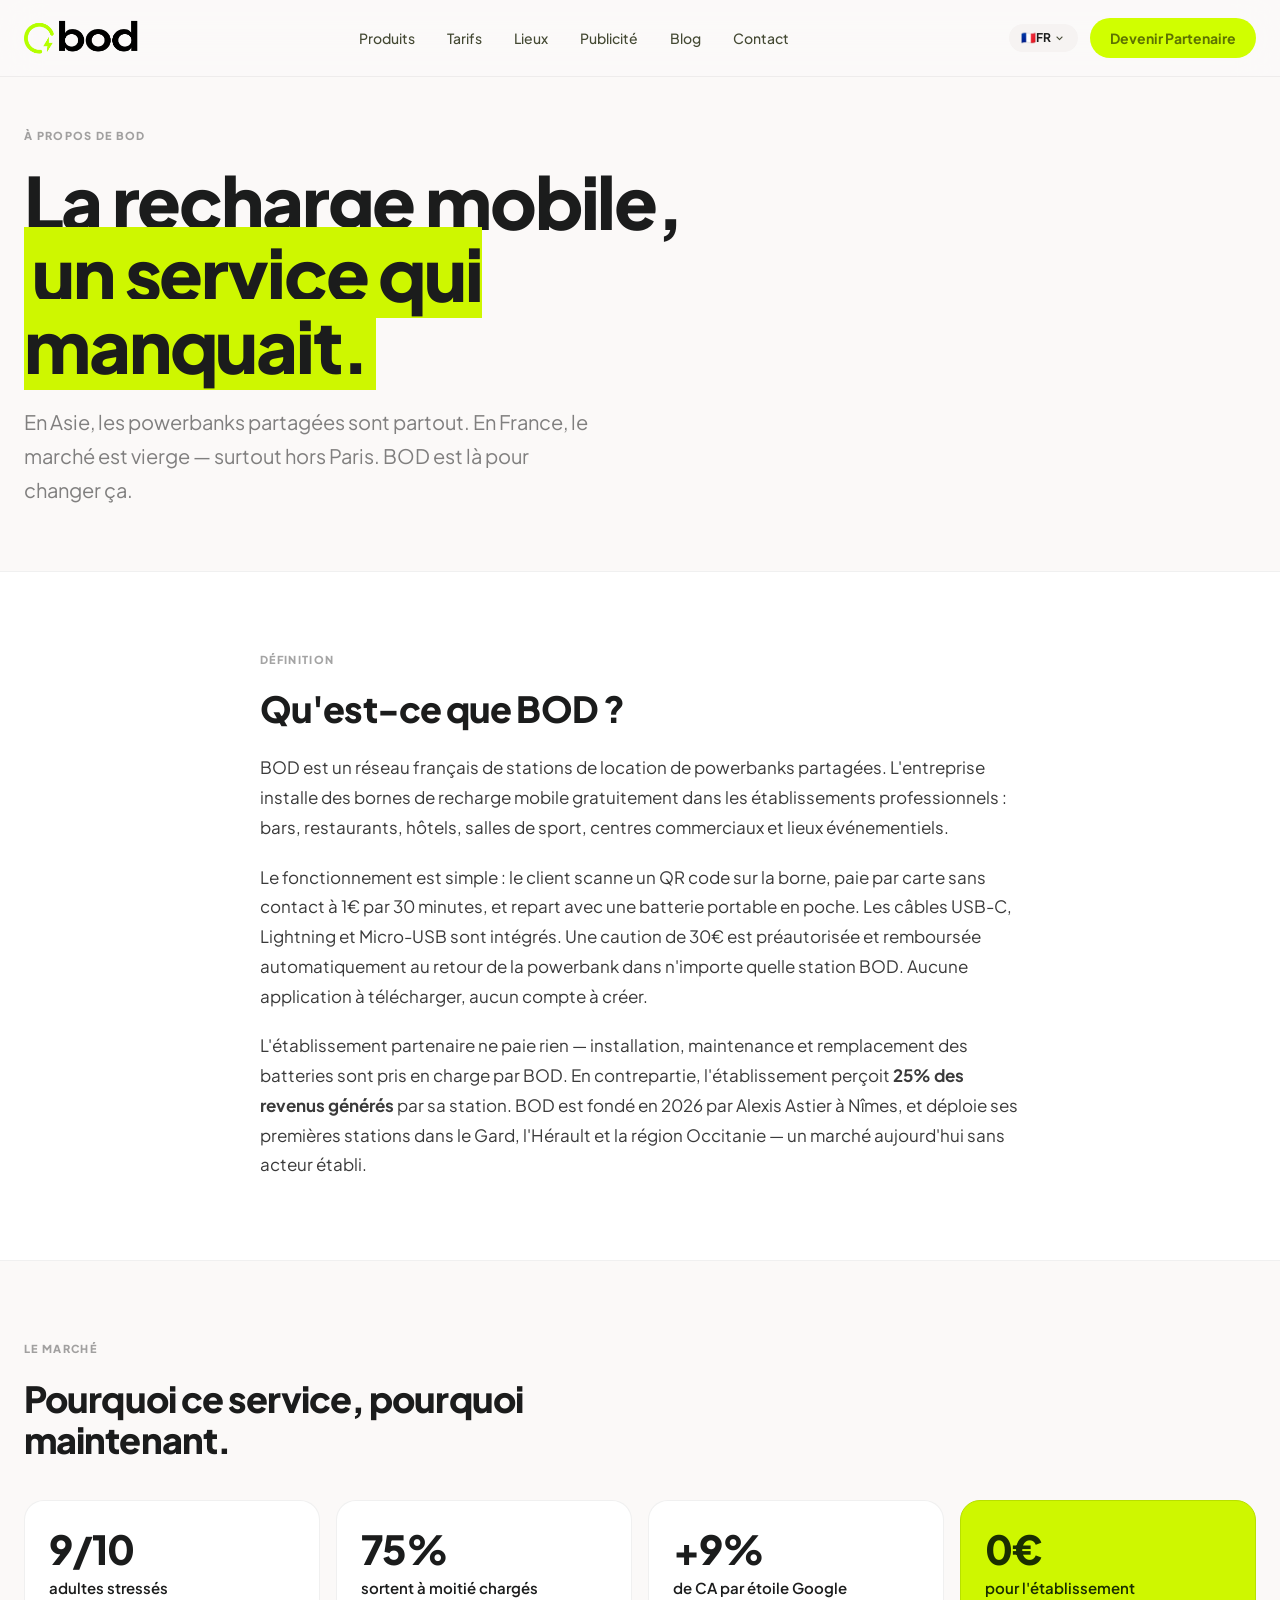
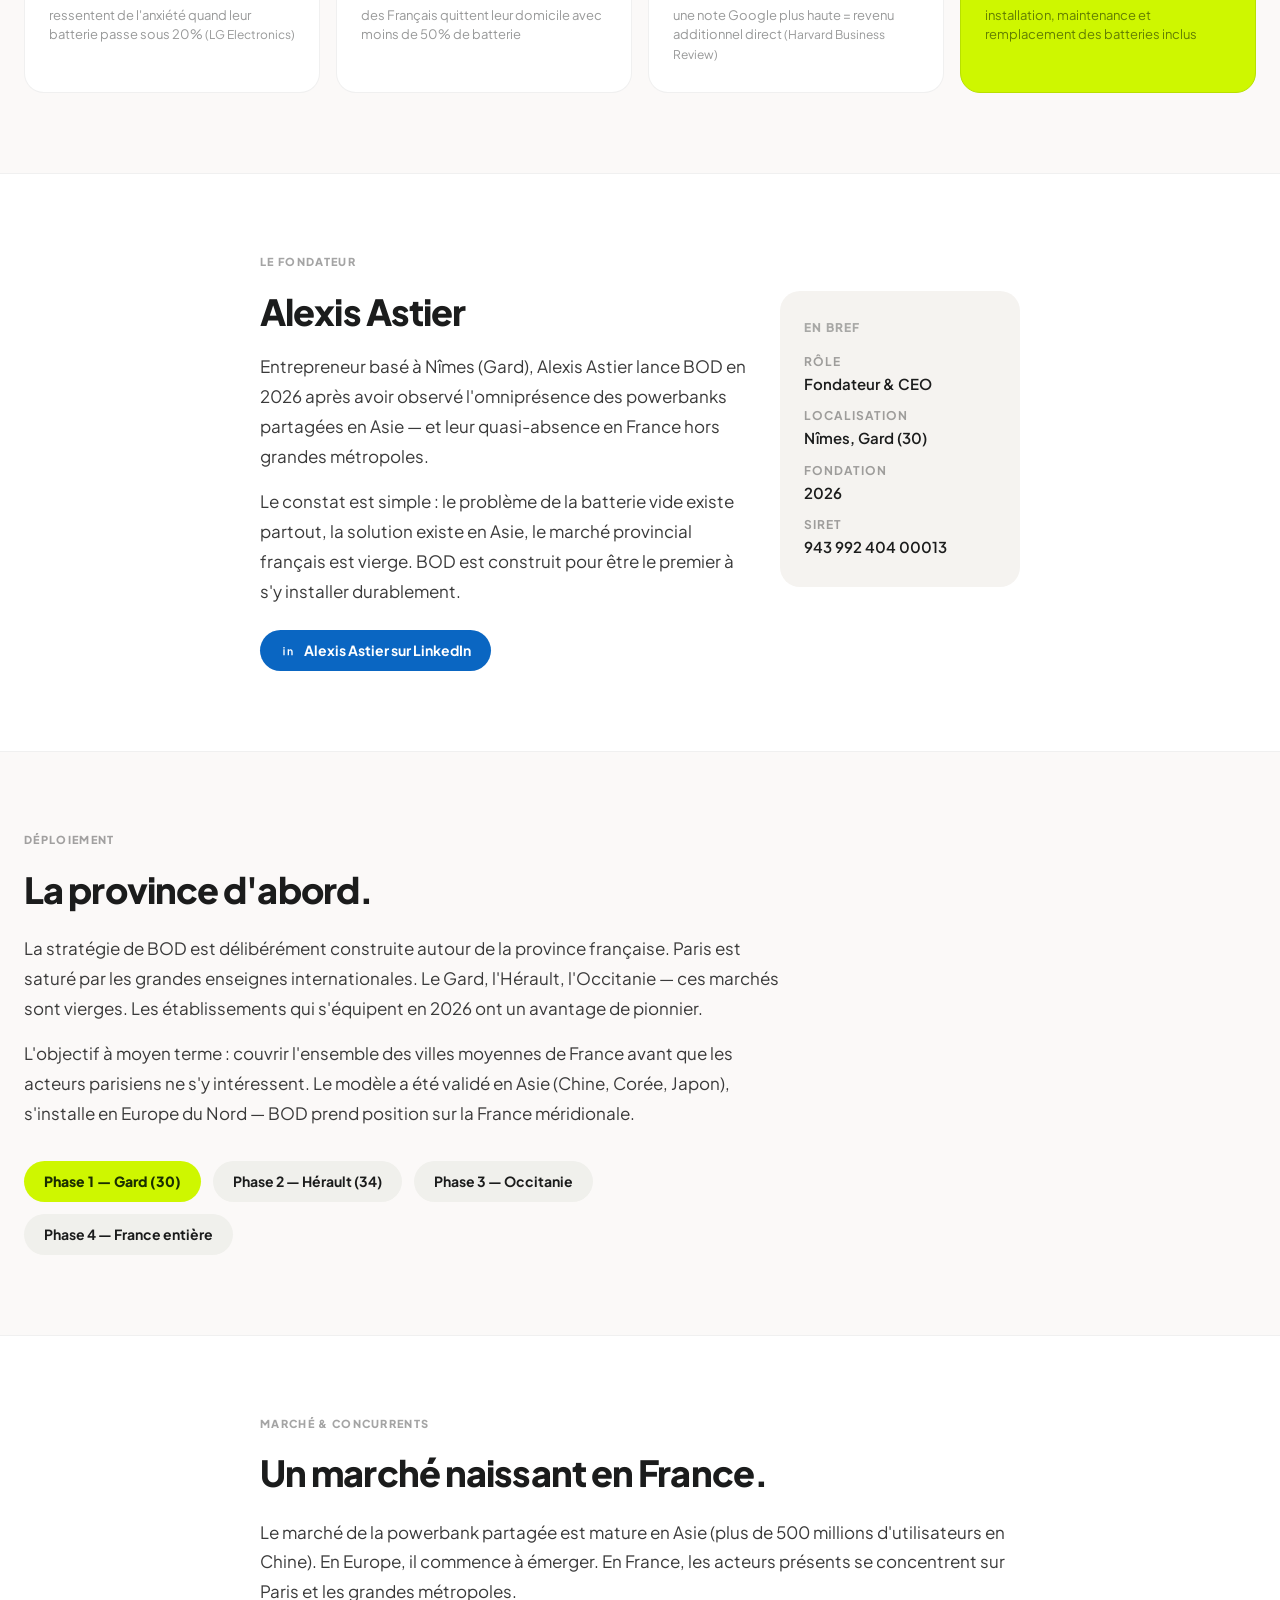
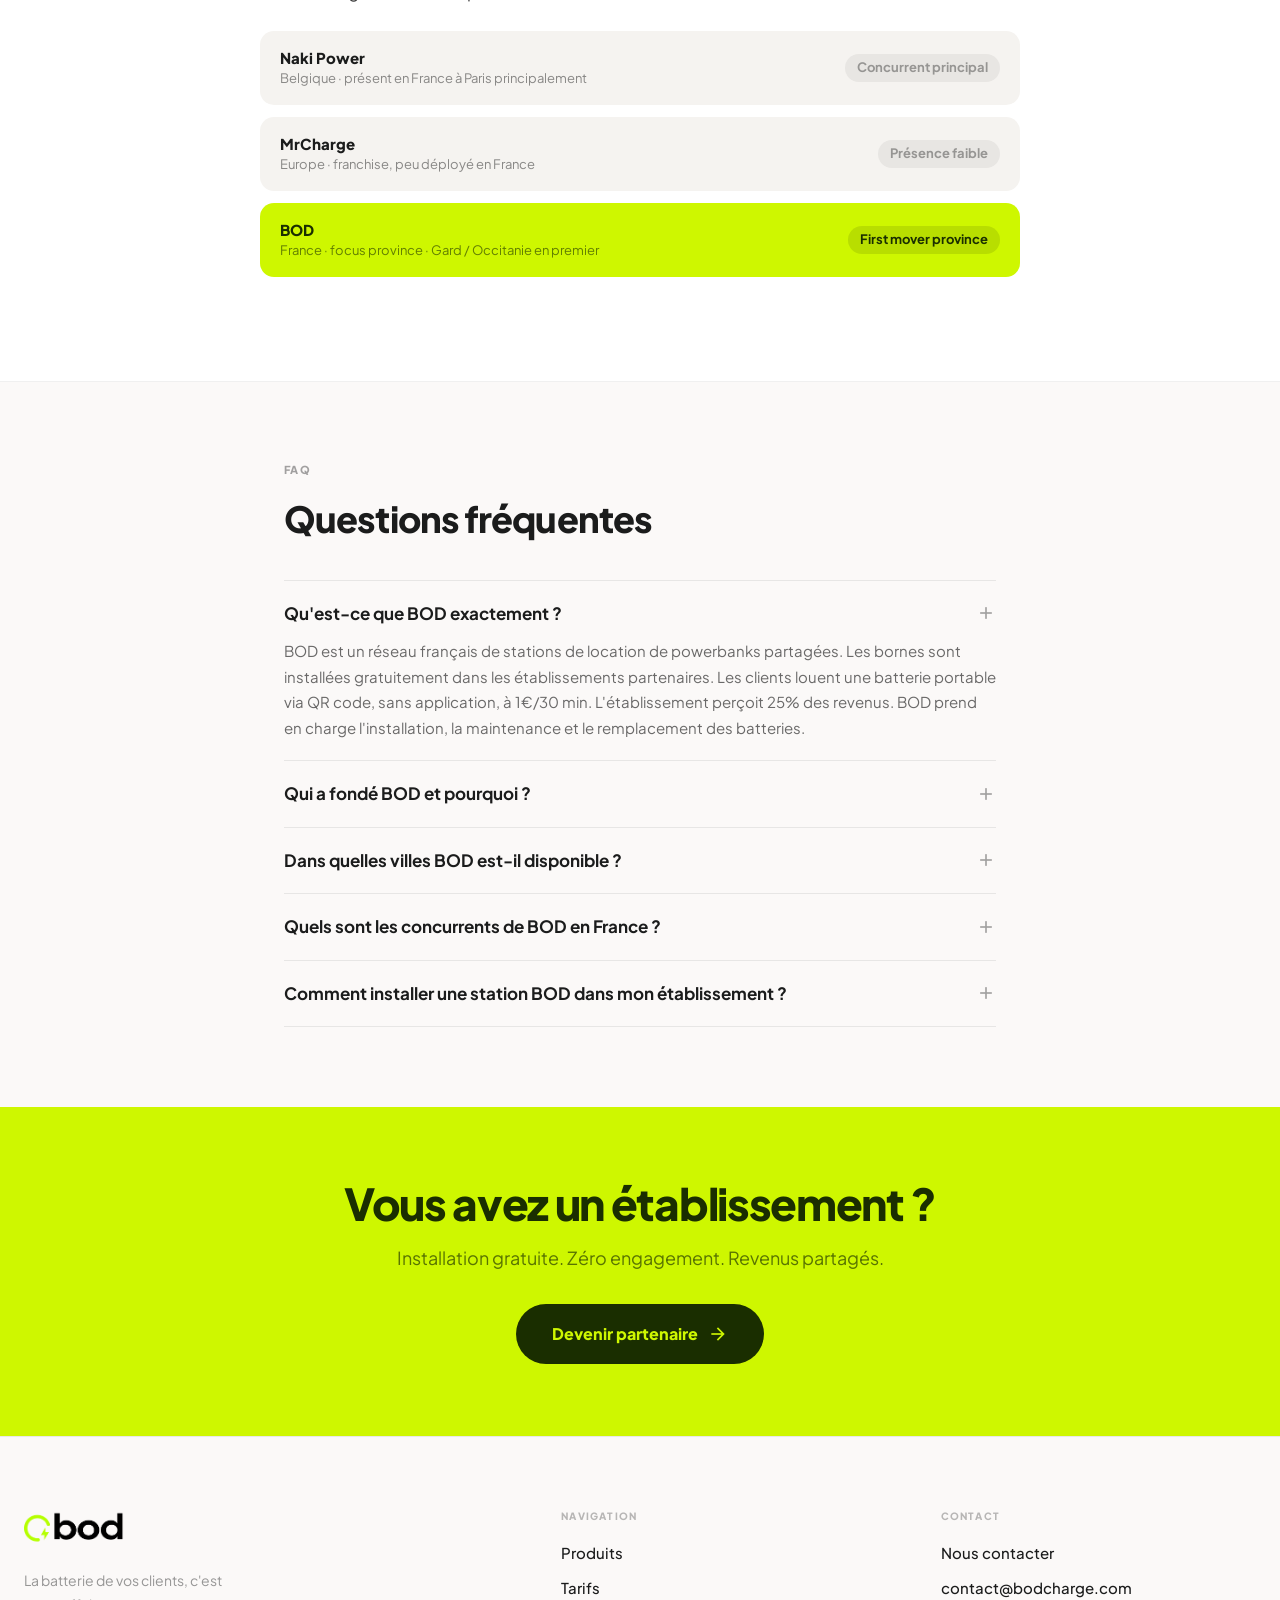
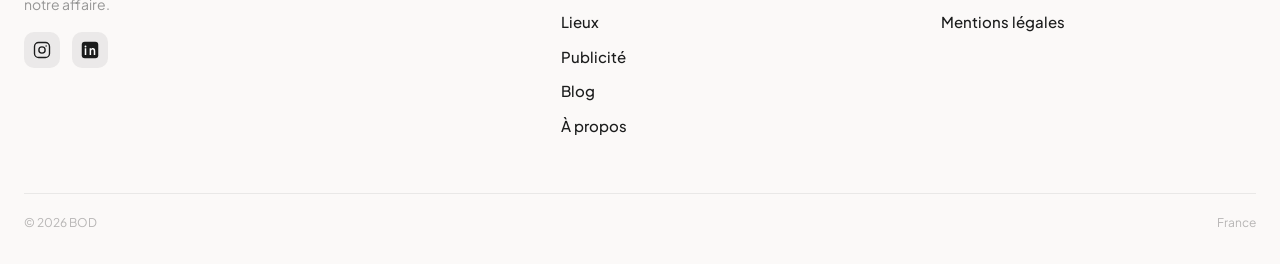
==== a-propos.html @ b2596047 "GEO : page À propos + lien footer sur toutes les pages + sitemap - a-propos.html : nouvelle page ave" ====
<!DOCTYPE html>
<html class="light" lang="fr">
<head>
<meta charset="utf-8"/>
<meta content="width=device-width, initial-scale=1.0" name="viewport"/>
<title>À propos de BOD — Réseau de powerbanks partagées en France</title>
<meta name="description" content="BOD est le premier réseau de stations de location de powerbanks partagées en province française. Fondé par Alexis Astier à Nîmes, BOD installe ses bornes gratuitement dans les bars, restaurants et hôtels."/>
<link rel="canonical" href="https://bodcharge.com/a-propos"/>
<meta name="robots" content="index, follow"/>
<meta name="author" content="Alexis Astier"/>
<meta name="geo.region" content="FR-30"/>
<meta name="geo.placename" content="Nîmes, Gard, France"/>
<link rel="icon" type="image/png" href="/images/favicon.png?v=2"/>
<link rel="shortcut icon" href="/images/favicon.png?v=2"/>
<!-- Open Graph -->
<meta property="og:type" content="website"/>
<meta property="og:url" content="https://bodcharge.com/a-propos"/>
<meta property="og:title" content="À propos de BOD — Réseau de powerbanks partagées en France"/>
<meta property="og:description" content="BOD est le premier réseau de stations de location de powerbanks partagées en province française. Fondé par Alexis Astier à Nîmes."/>
<meta property="og:site_name" content="Bod"/>
<meta name="twitter:card" content="summary_large_image"/>
<meta name="twitter:title" content="À propos de BOD — Réseau de powerbanks partagées en France"/>
<meta name="twitter:description" content="BOD est le premier réseau de stations de location de powerbanks partagées en province française. Fondé par Alexis Astier à Nîmes."/>
<link rel="stylesheet" href="styles.css"/>
<link rel="preconnect" href="https://fonts.googleapis.com">
<link rel="preconnect" href="https://fonts.gstatic.com" crossorigin>
<link href="https://fonts.googleapis.com/css2?family=Plus+Jakarta+Sans:wght@300;400;500;600;700;800;900&family=Material+Symbols+Outlined:wght,FILL@100..700,0..1&display=swap" rel="stylesheet"/>
<script src="lang.js" defer></script>

<!-- JSON-LD : Organization -->
<script type="application/ld+json">
{
  "@context": "https://schema.org",
  "@type": "Organization",
  "name": "BOD",
  "alternateName": "Bod Charge",
  "url": "https://bodcharge.com",
  "logo": {
    "@type": "ImageObject",
    "url": "https://bodcharge.com/images/logo-bod.png",
    "width": 200,
    "height": 60
  },
  "description": "BOD est le premier réseau français de stations de location de powerbanks partagées, déployé en province. BOD installe gratuitement des bornes de recharge mobile dans les bars, restaurants, hôtels, salles de sport et centres commerciaux. Les clients louent une batterie portable via QR code, sans application, à 1€ par 30 minutes. L'établissement partenaire perçoit 25% des revenus. Fondé en 2026 par Alexis Astier à Nîmes, BOD cible en priorité le Gard, l'Hérault et la région Occitanie.",
  "foundingDate": "2026",
  "founder": {
    "@type": "Person",
    "name": "Alexis Astier",
    "jobTitle": "Fondateur & CEO",
    "url": "https://www.linkedin.com/in/alexis-astier",
    "address": {
      "@type": "PostalAddress",
      "addressLocality": "Nîmes",
      "addressRegion": "Gard",
      "addressCountry": "FR"
    }
  },
  "address": {
    "@type": "PostalAddress",
    "streetAddress": "793 A Avenue des Fontaines",
    "addressLocality": "Poulx",
    "postalCode": "30320",
    "addressRegion": "Gard",
    "addressCountry": "FR"
  },
  "email": "contact@bodcharge.com",
  "areaServed": {
    "@type": "Country",
    "name": "France"
  },
  "knowsAbout": [
    "location powerbank",
    "recharge mobile partagée",
    "station de recharge portable",
    "battery anxiety",
    "powerbank sharing",
    "service de recharge pour établissements"
  ],
  "sameAs": [
    "https://www.linkedin.com/company/113140043",
    "https://www.instagram.com/bod.charge"
  ],
  "legalName": "Alexis Astier",
  "vatID": "94399240400013"
}
</script>

<!-- JSON-LD : BreadcrumbList -->
<script type="application/ld+json">
{
  "@context": "https://schema.org",
  "@type": "BreadcrumbList",
  "itemListElement": [
    { "@type": "ListItem", "position": 1, "name": "Accueil", "item": "https://bodcharge.com/" },
    { "@type": "ListItem", "position": 2, "name": "À propos", "item": "https://bodcharge.com/a-propos" }
  ]
}
</script>

<!-- JSON-LD : FAQPage -->
<script type="application/ld+json">
{
  "@context": "https://schema.org",
  "@type": "FAQPage",
  "mainEntity": [
    {
      "@type": "Question",
      "name": "Qu'est-ce que BOD ?",
      "acceptedAnswer": {
        "@type": "Answer",
        "text": "BOD est un réseau français de stations de location de powerbanks partagées. BOD installe des bornes de recharge mobile gratuitement dans les établissements partenaires (bars, restaurants, hôtels, salles de sport). Les clients louent une batterie portable via QR code sans télécharger d'application, à 1€ par 30 minutes. L'établissement perçoit 25% des revenus générés."
      }
    },
    {
      "@type": "Question",
      "name": "Qui a fondé BOD ?",
      "acceptedAnswer": {
        "@type": "Answer",
        "text": "BOD a été fondé en 2026 par Alexis Astier, entrepreneur basé à Nîmes (Gard, région Occitanie). Constatant l'absence de service de recharge partagée en province française alors que le marché est mature en Asie et commence à émerger en Europe, Alexis Astier a lancé BOD pour couvrir ce marché en premier."
      }
    },
    {
      "@type": "Question",
      "name": "Dans quelles villes BOD est-il disponible ?",
      "acceptedAnswer": {
        "@type": "Answer",
        "text": "BOD déploie ses stations en priorité dans le Gard (30) et l'Hérault (34), puis dans toute la région Occitanie. L'objectif est de couvrir la province française avant d'adresser les grandes métropoles. Les lieux partenaires sont listés sur bodcharge.com/lieux."
      }
    },
    {
      "@type": "Question",
      "name": "Quels sont les concurrents de BOD en France ?",
      "acceptedAnswer": {
        "@type": "Answer",
        "text": "Le principal acteur est Naki Power (Belgique), présent en France principalement à Paris. MrCharge est une franchise européenne peu déployée. Brick.tech est actif sur le marché anglophone. BOD se positionne comme le premier opérateur à couvrir systématiquement la province française, un marché aujourd'hui sans acteur établi."
      }
    },
    {
      "@type": "Question",
      "name": "Comment contacter BOD pour installer une station ?",
      "acceptedAnswer": {
        "@type": "Answer",
        "text": "Les établissements intéressés peuvent remplir le formulaire sur bodcharge.com/partenaire ou contacter BOD directement par email à contact@bodcharge.com. L'installation est gratuite, sans engagement, et réalisée en moins de 30 minutes."
      }
    }
  ]
}
</script>

<style>
  .material-symbols-outlined { font-variation-settings: 'FILL' 0, 'wght' 400, 'GRAD' 0, 'opsz' 24; }
  body { font-family: 'Plus Jakarta Sans', sans-serif; background-color: #fbf9f8; }
  .glass-nav { backdrop-filter: blur(20px); -webkit-backdrop-filter: blur(20px); }
  @keyframes fadeUp { from { opacity: 0; transform: translateY(24px); } to { opacity: 1; transform: translateY(0); } }
  .animate-fade-up { animation: fadeUp 0.7s ease forwards; }
  .animate-fade-up-delay-1 { animation: fadeUp 0.7s ease 0.15s forwards; opacity: 0; }
  .animate-fade-up-delay-2 { animation: fadeUp 0.7s ease 0.3s forwards; opacity: 0; }
  .stat-card { background:#fff; border-radius:20px; padding:28px 24px; border:1px solid rgba(0,0,0,0.06); }
  @media (min-width: 768px) { #menu-toggle { display: none !important; } #mobile-menu { display: none !important; } .nav-desktop-cta { display: inline-flex !important; } }
  @media (max-width: 767px) { .nav-desktop-cta { display: none !important; } #menu-toggle { display: flex !important; } }
</style>
</head>
<body class="bg-surface text-on-surface selection:bg-primary-container">

<!-- NAV -->
<header class="fixed top-0 w-full z-50 glass-nav bg-[#fbf9f8]/85 border-b border-black/5">
  <div class="max-w-7xl mx-auto px-6 py-4 flex justify-between items-center">
    <a href="index.html" class="flex items-center">
      <img src="images/logo-bod.png" alt="Bod" style="height:44px;width:auto;"/>
    </a>
    <nav class="hidden md:flex items-center gap-8 font-medium text-sm text-on-surface-variant">
      <a href="produits.html" class="hover:text-on-surface transition-colors">Produits</a>
      <a href="tarifs.html" class="hover:text-on-surface transition-colors">Tarifs</a>
      <a href="lieux.html" class="hover:text-on-surface transition-colors">Lieux</a>
      <a href="publicite.html" class="hover:text-on-surface transition-colors">Publicité</a>
      <a href="blog.html" class="hover:text-on-surface transition-colors">Blog</a>
      <a href="contact.html" class="hover:text-on-surface transition-colors">Contact</a>
    </nav>
    <div class="flex items-center gap-3">
      <button id="lang-btn" class="flex items-center gap-1 px-3 py-1.5 rounded-full bg-surface-container-low text-xs font-bold text-on-surface hover:bg-surface-container transition-colors">
        <span id="lang-flag">🇫🇷</span><span id="lang-label" class="ml-1">FR</span>
        <span class="material-symbols-outlined text-on-surface-variant" style="font-size:13px;line-height:1;margin-left:2px;">expand_more</span>
      </button>
      <a href="partenaire.html" class="nav-desktop-cta hidden md:inline-flex bg-primary-container text-on-primary-container px-5 py-2.5 rounded-full font-bold text-sm hover:opacity-90 active:scale-95 transition-all">
        Devenir Partenaire
      </a>
      <button id="menu-toggle" class="md:hidden p-2 rounded-xl hover:bg-surface-container-low transition-colors" aria-label="Menu">
        <span class="material-symbols-outlined text-on-surface" id="menu-icon">menu</span>
      </button>
    </div>
  </div>
</header>

<!-- Mobile menu -->
<div id="mobile-menu" class="hidden fixed top-[73px] left-0 right-0 md:hidden" style="background:#fbf9f8;box-shadow:0 12px 40px rgba(0,0,0,0.12);z-index:200;border-radius:0 0 20px 20px;border-bottom:1px solid rgba(0,0,0,0.06);">
  <div style="padding:8px 16px 20px;">
    <a href="produits.html" style="display:flex;align-items:center;padding:14px 12px;font-size:16px;font-weight:600;color:#3a3a3a;border-radius:12px;text-decoration:none;margin-bottom:2px;">Produits</a>
    <a href="tarifs.html" style="display:flex;align-items:center;padding:14px 12px;font-size:16px;font-weight:600;color:#3a3a3a;border-radius:12px;text-decoration:none;margin-bottom:2px;">Tarifs</a>
    <a href="lieux.html" style="display:flex;align-items:center;padding:14px 12px;font-size:16px;font-weight:600;color:#3a3a3a;border-radius:12px;text-decoration:none;margin-bottom:2px;">Lieux</a>
    <a href="contact.html" style="display:flex;align-items:center;padding:14px 12px;font-size:16px;font-weight:600;color:#3a3a3a;border-radius:12px;text-decoration:none;margin-bottom:2px;">Contact</a>
    <a href="publicite.html" style="display:flex;align-items:center;padding:14px 12px;font-size:16px;font-weight:600;color:#3a3a3a;border-radius:12px;text-decoration:none;margin-bottom:2px;">Publicité</a>
    <a href="blog.html" style="display:flex;align-items:center;padding:14px 12px;font-size:16px;font-weight:600;color:#3a3a3a;border-radius:12px;text-decoration:none;margin-bottom:12px;">Blog</a>
    <a href="partenaire.html" style="display:flex;align-items:center;justify-content:center;padding:15px;background:#cef700;color:#1a2e00;border-radius:100px;font-size:15px;font-weight:700;text-decoration:none;">Devenir Partenaire</a>
  </div>
</div>

<main>

  <!-- HERO -->
  <section style="max-width:1280px;margin:0 auto;padding:clamp(100px,22vw,128px) 24px 64px;">
    <div style="max-width:760px;">
      <div class="animate-fade-up" style="font-size:.6875rem;font-weight:900;text-transform:uppercase;letter-spacing:.12em;color:rgba(27,28,28,0.4);margin-bottom:20px;">À propos de BOD</div>
      <h1 class="animate-fade-up-delay-1" style="font-size:clamp(2.5rem,6vw,4.5rem);font-weight:900;letter-spacing:-.03em;line-height:1;color:#1b1c1c;margin-bottom:24px;">
        La recharge mobile,<br><span style="background:#cef700;padding:0 8px;">un service qui manquait.</span>
      </h1>
      <p class="animate-fade-up-delay-2" style="font-size:1.25rem;line-height:1.7;color:rgba(27,28,28,0.55);max-width:580px;">
        En Asie, les powerbanks partagées sont partout. En France, le marché est vierge — surtout hors Paris. BOD est là pour changer ça.
      </p>
    </div>
  </section>

  <!-- QU'EST-CE QUE BOD — bloc définition optimisé GEO -->
  <section style="background:#fff;border-top:1px solid rgba(0,0,0,0.06);border-bottom:1px solid rgba(0,0,0,0.06);padding:clamp(48px,8vw,80px) 24px;">
    <div style="max-width:760px;margin:0 auto;">
      <div style="font-size:.6875rem;font-weight:900;text-transform:uppercase;letter-spacing:.12em;color:rgba(27,28,28,0.4);margin-bottom:20px;">Définition</div>
      <h2 style="font-size:clamp(1.5rem,3.5vw,2.25rem);font-weight:900;letter-spacing:-.025em;color:#1b1c1c;margin-bottom:24px;line-height:1.15;">Qu'est-ce que BOD ?</h2>
      <p style="font-size:1.0625rem;line-height:1.75;color:#3a3a3a;margin-bottom:20px;">
        BOD est un réseau français de stations de location de powerbanks partagées. L'entreprise installe des bornes de recharge mobile gratuitement dans les établissements professionnels : bars, restaurants, hôtels, salles de sport, centres commerciaux et lieux événementiels.
      </p>
      <p style="font-size:1.0625rem;line-height:1.75;color:#3a3a3a;margin-bottom:20px;">
        Le fonctionnement est simple : le client scanne un QR code sur la borne, paie par carte sans contact à 1€ par 30 minutes, et repart avec une batterie portable en poche. Les câbles USB-C, Lightning et Micro-USB sont intégrés. Une caution de 30€ est préautorisée et remboursée automatiquement au retour de la powerbank dans n'importe quelle station BOD. Aucune application à télécharger, aucun compte à créer.
      </p>
      <p style="font-size:1.0625rem;line-height:1.75;color:#3a3a3a;">
        L'établissement partenaire ne paie rien — installation, maintenance et remplacement des batteries sont pris en charge par BOD. En contrepartie, l'établissement perçoit <strong>25% des revenus générés</strong> par sa station. BOD est fondé en 2026 par Alexis Astier à Nîmes, et déploie ses premières stations dans le Gard, l'Hérault et la région Occitanie — un marché aujourd'hui sans acteur établi.
      </p>
    </div>
  </section>

  <!-- CHIFFRES CLÉS -->
  <section style="max-width:1280px;margin:0 auto;padding:clamp(48px,8vw,80px) 24px;">
    <div style="font-size:.6875rem;font-weight:900;text-transform:uppercase;letter-spacing:.12em;color:rgba(27,28,28,0.4);margin-bottom:20px;">Le marché</div>
    <h2 style="font-size:clamp(1.5rem,3.5vw,2.25rem);font-weight:900;letter-spacing:-.025em;color:#1b1c1c;margin-bottom:40px;line-height:1.15;max-width:560px;">Pourquoi ce service, pourquoi maintenant.</h2>
    <div style="display:grid;grid-template-columns:repeat(auto-fit,minmax(220px,1fr));gap:16px;">
      <div class="stat-card">
        <div style="font-size:2.5rem;font-weight:900;color:#1b1c1c;letter-spacing:-.03em;line-height:1;margin-bottom:8px;">9/10</div>
        <div style="font-size:.9375rem;font-weight:600;color:#1b1c1c;margin-bottom:6px;">adultes stressés</div>
        <div style="font-size:.8125rem;color:rgba(27,28,28,0.45);line-height:1.5;">ressentent de l'anxiété quand leur batterie passe sous 20% <span style="font-size:.75rem;">(LG Electronics)</span></div>
      </div>
      <div class="stat-card">
        <div style="font-size:2.5rem;font-weight:900;color:#1b1c1c;letter-spacing:-.03em;line-height:1;margin-bottom:8px;">75%</div>
        <div style="font-size:.9375rem;font-weight:600;color:#1b1c1c;margin-bottom:6px;">sortent à moitié chargés</div>
        <div style="font-size:.8125rem;color:rgba(27,28,28,0.45);line-height:1.5;">des Français quittent leur domicile avec moins de 50% de batterie</div>
      </div>
      <div class="stat-card">
        <div style="font-size:2.5rem;font-weight:900;color:#1b1c1c;letter-spacing:-.03em;line-height:1;margin-bottom:8px;">+9%</div>
        <div style="font-size:.9375rem;font-weight:600;color:#1b1c1c;margin-bottom:6px;">de CA par étoile Google</div>
        <div style="font-size:.8125rem;color:rgba(27,28,28,0.45);line-height:1.5;">une note Google plus haute = revenu additionnel direct <span style="font-size:.75rem;">(Harvard Business Review)</span></div>
      </div>
      <div class="stat-card" style="background:#cef700;border-color:#b8e000;">
        <div style="font-size:2.5rem;font-weight:900;color:#1a2e00;letter-spacing:-.03em;line-height:1;margin-bottom:8px;">0€</div>
        <div style="font-size:.9375rem;font-weight:600;color:#1a2e00;margin-bottom:6px;">pour l'établissement</div>
        <div style="font-size:.8125rem;color:rgba(26,46,0,0.6);line-height:1.5;">installation, maintenance et remplacement des batteries inclus</div>
      </div>
    </div>
  </section>

  <!-- FONDATEUR -->
  <section style="background:#fff;border-top:1px solid rgba(0,0,0,0.06);border-bottom:1px solid rgba(0,0,0,0.06);padding:clamp(48px,8vw,80px) 24px;">
    <div style="max-width:760px;margin:0 auto;">
      <div style="font-size:.6875rem;font-weight:900;text-transform:uppercase;letter-spacing:.12em;color:rgba(27,28,28,0.4);margin-bottom:20px;">Le fondateur</div>
      <div style="display:flex;align-items:flex-start;gap:24px;flex-wrap:wrap;">
        <div style="flex:1;min-width:280px;">
          <h2 style="font-size:clamp(1.5rem,3.5vw,2.25rem);font-weight:900;letter-spacing:-.025em;color:#1b1c1c;margin-bottom:20px;line-height:1.15;">Alexis Astier</h2>
          <p style="font-size:1.0625rem;line-height:1.75;color:#3a3a3a;margin-bottom:16px;">
            Entrepreneur basé à Nîmes (Gard), Alexis Astier lance BOD en 2026 après avoir observé l'omniprésence des powerbanks partagées en Asie — et leur quasi-absence en France hors grandes métropoles.
          </p>
          <p style="font-size:1.0625rem;line-height:1.75;color:#3a3a3a;margin-bottom:24px;">
            Le constat est simple : le problème de la batterie vide existe partout, la solution existe en Asie, le marché provincial français est vierge. BOD est construit pour être le premier à s'y installer durablement.
          </p>
          <a href="https://www.linkedin.com/in/alexis-astier" target="_blank" rel="noopener" style="display:inline-flex;align-items:center;gap:8px;background:#0a66c2;color:#fff;padding:10px 20px;border-radius:100px;font-size:.875rem;font-weight:700;text-decoration:none;">
            <svg width="16" height="16" viewBox="0 0 24 24" fill="white"><rect x="1" y="1" width="22" height="22" rx="4" fill="white" fill-opacity="0"/><path d="M7 9.5H5v9h2v-9ZM6 8.5a1.25 1.25 0 1 0 0-2.5 1.25 1.25 0 0 0 0 2.5ZM19 13.2c0-2.5-1.1-4-3.2-4-1.1 0-2 .6-2.3 1.5V9.5h-2v9h2v-5c0-1.3.6-2.2 1.8-2.2 1.1 0 1.7.8 1.7 2.2v5H19v-5.3Z" fill="white"/></svg>
            Alexis Astier sur LinkedIn
          </a>
        </div>
        <div style="background:#f5f3f0;border-radius:20px;padding:28px 24px;min-width:240px;">
          <div style="font-size:.75rem;font-weight:900;text-transform:uppercase;letter-spacing:.1em;color:rgba(27,28,28,0.35);margin-bottom:16px;">En bref</div>
          <div style="display:flex;flex-direction:column;gap:12px;">
            <div>
              <div style="font-size:.75rem;font-weight:700;text-transform:uppercase;letter-spacing:.08em;color:rgba(27,28,28,0.4);margin-bottom:2px;">Rôle</div>
              <div style="font-size:.9375rem;font-weight:600;color:#1b1c1c;">Fondateur & CEO</div>
            </div>
            <div>
              <div style="font-size:.75rem;font-weight:700;text-transform:uppercase;letter-spacing:.08em;color:rgba(27,28,28,0.4);margin-bottom:2px;">Localisation</div>
              <div style="font-size:.9375rem;font-weight:600;color:#1b1c1c;">Nîmes, Gard (30)</div>
            </div>
            <div>
              <div style="font-size:.75rem;font-weight:700;text-transform:uppercase;letter-spacing:.08em;color:rgba(27,28,28,0.4);margin-bottom:2px;">Fondation</div>
              <div style="font-size:.9375rem;font-weight:600;color:#1b1c1c;">2026</div>
            </div>
            <div>
              <div style="font-size:.75rem;font-weight:700;text-transform:uppercase;letter-spacing:.08em;color:rgba(27,28,28,0.4);margin-bottom:2px;">SIRET</div>
              <div style="font-size:.9375rem;font-weight:600;color:#1b1c1c;">943 992 404 00013</div>
            </div>
          </div>
        </div>
      </div>
    </div>
  </section>

  <!-- ZONE GÉOGRAPHIQUE & AMBITION -->
  <section style="max-width:1280px;margin:0 auto;padding:clamp(48px,8vw,80px) 24px;">
    <div style="max-width:760px;">
      <div style="font-size:.6875rem;font-weight:900;text-transform:uppercase;letter-spacing:.12em;color:rgba(27,28,28,0.4);margin-bottom:20px;">Déploiement</div>
      <h2 style="font-size:clamp(1.5rem,3.5vw,2.25rem);font-weight:900;letter-spacing:-.025em;color:#1b1c1c;margin-bottom:24px;line-height:1.15;">La province d'abord.</h2>
      <p style="font-size:1.0625rem;line-height:1.75;color:#3a3a3a;margin-bottom:16px;">
        La stratégie de BOD est délibérément construite autour de la province française. Paris est saturé par les grandes enseignes internationales. Le Gard, l'Hérault, l'Occitanie — ces marchés sont vierges. Les établissements qui s'équipent en 2026 ont un avantage de pionnier.
      </p>
      <p style="font-size:1.0625rem;line-height:1.75;color:#3a3a3a;margin-bottom:32px;">
        L'objectif à moyen terme : couvrir l'ensemble des villes moyennes de France avant que les acteurs parisiens ne s'y intéressent. Le modèle a été validé en Asie (Chine, Corée, Japon), s'installe en Europe du Nord — BOD prend position sur la France méridionale.
      </p>
      <div style="display:flex;flex-wrap:wrap;gap:12px;">
        <div style="background:#cef700;color:#1a2e00;padding:10px 20px;border-radius:100px;font-size:.875rem;font-weight:800;">Phase 1 — Gard (30)</div>
        <div style="background:#f0f0ec;color:#1b1c1c;padding:10px 20px;border-radius:100px;font-size:.875rem;font-weight:700;">Phase 2 — Hérault (34)</div>
        <div style="background:#f0f0ec;color:#1b1c1c;padding:10px 20px;border-radius:100px;font-size:.875rem;font-weight:700;">Phase 3 — Occitanie</div>
        <div style="background:#f0f0ec;color:#1b1c1c;padding:10px 20px;border-radius:100px;font-size:.875rem;font-weight:700;">Phase 4 — France entière</div>
      </div>
    </div>
  </section>

  <!-- CONCURRENTS / POSITIONNEMENT -->
  <section style="background:#fff;border-top:1px solid rgba(0,0,0,0.06);border-bottom:1px solid rgba(0,0,0,0.06);padding:clamp(48px,8vw,80px) 24px;">
    <div style="max-width:760px;margin:0 auto;">
      <div style="font-size:.6875rem;font-weight:900;text-transform:uppercase;letter-spacing:.12em;color:rgba(27,28,28,0.4);margin-bottom:20px;">Marché & concurrents</div>
      <h2 style="font-size:clamp(1.5rem,3.5vw,2.25rem);font-weight:900;letter-spacing:-.025em;color:#1b1c1c;margin-bottom:24px;line-height:1.15;">Un marché naissant en France.</h2>
      <p style="font-size:1.0625rem;line-height:1.75;color:#3a3a3a;margin-bottom:24px;">
        Le marché de la powerbank partagée est mature en Asie (plus de 500 millions d'utilisateurs en Chine). En Europe, il commence à émerger. En France, les acteurs présents se concentrent sur Paris et les grandes métropoles.
      </p>
      <div style="display:flex;flex-direction:column;gap:12px;margin-bottom:24px;">
        <div style="display:flex;align-items:center;justify-content:space-between;padding:16px 20px;background:#f5f3f0;border-radius:14px;flex-wrap:wrap;gap:8px;">
          <div>
            <div style="font-weight:800;font-size:.9375rem;color:#1b1c1c;">Naki Power</div>
            <div style="font-size:.8125rem;color:rgba(27,28,28,0.5);">Belgique · présent en France à Paris principalement</div>
          </div>
          <div style="font-size:.8125rem;font-weight:700;color:rgba(27,28,28,0.4);background:#e8e6e3;padding:4px 12px;border-radius:100px;">Concurrent principal</div>
        </div>
        <div style="display:flex;align-items:center;justify-content:space-between;padding:16px 20px;background:#f5f3f0;border-radius:14px;flex-wrap:wrap;gap:8px;">
          <div>
            <div style="font-weight:800;font-size:.9375rem;color:#1b1c1c;">MrCharge</div>
            <div style="font-size:.8125rem;color:rgba(27,28,28,0.5);">Europe · franchise, peu déployé en France</div>
          </div>
          <div style="font-size:.8125rem;font-weight:700;color:rgba(27,28,28,0.4);background:#e8e6e3;padding:4px 12px;border-radius:100px;">Présence faible</div>
        </div>
        <div style="display:flex;align-items:center;justify-content:space-between;padding:16px 20px;background:#cef700;border-radius:14px;flex-wrap:wrap;gap:8px;">
          <div>
            <div style="font-weight:800;font-size:.9375rem;color:#1a2e00;">BOD</div>
            <div style="font-size:.8125rem;color:rgba(26,46,0,0.6);">France · focus province · Gard / Occitanie en premier</div>
          </div>
          <div style="font-size:.8125rem;font-weight:700;color:#1a2e00;background:rgba(26,46,0,0.12);padding:4px 12px;border-radius:100px;">First mover province</div>
        </div>
      </div>
    </div>
  </section>

  <!-- FAQ -->
  <section style="max-width:760px;margin:0 auto;padding:clamp(48px,8vw,80px) 24px;">
    <div style="font-size:.6875rem;font-weight:900;text-transform:uppercase;letter-spacing:.12em;color:rgba(27,28,28,0.4);margin-bottom:20px;">FAQ</div>
    <h2 style="font-size:clamp(1.5rem,3.5vw,2.25rem);font-weight:900;letter-spacing:-.025em;color:#1b1c1c;margin-bottom:40px;line-height:1.15;">Questions fréquentes</h2>

    <div style="display:flex;flex-direction:column;gap:0;">

      <details style="border-top:1px solid rgba(0,0,0,0.08);padding:20px 0;" open>
        <summary style="font-size:1.0625rem;font-weight:700;color:#1b1c1c;cursor:pointer;list-style:none;display:flex;justify-content:space-between;align-items:center;gap:16px;">
          Qu'est-ce que BOD exactement ?
          <span class="material-symbols-outlined" style="font-size:20px;color:rgba(27,28,28,0.4);flex-shrink:0;">add</span>
        </summary>
        <p style="font-size:.9375rem;line-height:1.7;color:rgba(27,28,28,0.65);margin-top:12px;margin-bottom:0;">BOD est un réseau français de stations de location de powerbanks partagées. Les bornes sont installées gratuitement dans les établissements partenaires. Les clients louent une batterie portable via QR code, sans application, à 1€/30 min. L'établissement perçoit 25% des revenus. BOD prend en charge l'installation, la maintenance et le remplacement des batteries.</p>
      </details>

      <details style="border-top:1px solid rgba(0,0,0,0.08);padding:20px 0;">
        <summary style="font-size:1.0625rem;font-weight:700;color:#1b1c1c;cursor:pointer;list-style:none;display:flex;justify-content:space-between;align-items:center;gap:16px;">
          Qui a fondé BOD et pourquoi ?
          <span class="material-symbols-outlined" style="font-size:20px;color:rgba(27,28,28,0.4);flex-shrink:0;">add</span>
        </summary>
        <p style="font-size:.9375rem;line-height:1.7;color:rgba(27,28,28,0.65);margin-top:12px;margin-bottom:0;">BOD a été fondé en 2026 par Alexis Astier, entrepreneur basé à Nîmes. Constatant l'omniprésence des powerbanks partagées en Asie et leur quasi-absence en province française, il a lancé BOD pour couvrir ce marché vierge en premier, en commençant par le Gard et l'Hérault.</p>
      </details>

      <details style="border-top:1px solid rgba(0,0,0,0.08);padding:20px 0;">
        <summary style="font-size:1.0625rem;font-weight:700;color:#1b1c1c;cursor:pointer;list-style:none;display:flex;justify-content:space-between;align-items:center;gap:16px;">
          Dans quelles villes BOD est-il disponible ?
          <span class="material-symbols-outlined" style="font-size:20px;color:rgba(27,28,28,0.4);flex-shrink:0;">add</span>
        </summary>
        <p style="font-size:.9375rem;line-height:1.7;color:rgba(27,28,28,0.65);margin-top:12px;margin-bottom:0;">BOD déploie ses stations en priorité dans le Gard (30) et l'Hérault (34), puis dans toute la région Occitanie. La carte des lieux partenaires est disponible sur <a href="lieux.html" style="color:#526600;font-weight:600;">bodcharge.com/lieux</a>.</p>
      </details>

      <details style="border-top:1px solid rgba(0,0,0,0.08);padding:20px 0;">
        <summary style="font-size:1.0625rem;font-weight:700;color:#1b1c1c;cursor:pointer;list-style:none;display:flex;justify-content:space-between;align-items:center;gap:16px;">
          Quels sont les concurrents de BOD en France ?
          <span class="material-symbols-outlined" style="font-size:20px;color:rgba(27,28,28,0.4);flex-shrink:0;">add</span>
        </summary>
        <p style="font-size:.9375rem;line-height:1.7;color:rgba(27,28,28,0.65);margin-top:12px;margin-bottom:0;">Le principal acteur est Naki Power (Belgique), présent en France principalement à Paris. MrCharge est une franchise européenne peu déployée. BOD se positionne comme le premier opérateur à couvrir systématiquement la province française — un marché sans acteur établi.</p>
      </details>

      <details style="border-top:1px solid rgba(0,0,0,0.08);border-bottom:1px solid rgba(0,0,0,0.08);padding:20px 0;">
        <summary style="font-size:1.0625rem;font-weight:700;color:#1b1c1c;cursor:pointer;list-style:none;display:flex;justify-content:space-between;align-items:center;gap:16px;">
          Comment installer une station BOD dans mon établissement ?
          <span class="material-symbols-outlined" style="font-size:20px;color:rgba(27,28,28,0.4);flex-shrink:0;">add</span>
        </summary>
        <p style="font-size:.9375rem;line-height:1.7;color:rgba(27,28,28,0.65);margin-top:12px;margin-bottom:0;">Remplissez le formulaire sur <a href="partenaire.html" style="color:#526600;font-weight:600;">bodcharge.com/partenaire</a> ou écrivez à contact@bodcharge.com. L'installation est gratuite, sans engagement, et réalisée en moins de 30 minutes. Aucun travaux requis — il suffit d'une prise électrique standard.</p>
      </details>

    </div>
  </section>

  <!-- CTA -->
  <section style="background:#cef700;padding:clamp(48px,8vw,72px) 24px;text-align:center;">
    <div style="max-width:600px;margin:0 auto;">
      <h2 style="font-size:clamp(1.75rem,4vw,2.75rem);font-weight:900;letter-spacing:-.03em;color:#1a2e00;margin-bottom:16px;line-height:1.1;">Vous avez un établissement ?</h2>
      <p style="font-size:1.125rem;color:rgba(26,46,0,0.65);margin-bottom:32px;line-height:1.6;">Installation gratuite. Zéro engagement. Revenus partagés.</p>
      <a href="partenaire.html" style="display:inline-flex;align-items:center;gap:10px;background:#1a2e00;color:#cef700;padding:18px 36px;border-radius:100px;font-size:1rem;font-weight:800;text-decoration:none;">
        Devenir partenaire
        <span class="material-symbols-outlined" style="font-size:20px;">arrow_forward</span>
      </a>
    </div>
  </section>

</main>

<!-- FOOTER -->
<footer style="background:#fbf9f8;border-top:1px solid rgba(27,28,28,0.08);padding:clamp(48px,7vw,72px) 24px 32px;">
  <div style="max-width:1280px;margin:0 auto;">
    <div style="display:grid;grid-template-columns:1.5fr 1fr 1fr;gap:clamp(24px,5vw,64px);margin-bottom:clamp(32px,5vw,56px);">
      <div>
        <a href="index.html" style="display:inline-block;margin-bottom:16px;">
          <img src="/images/logo-bod.png" alt="Bod" style="height:38px;width:auto;"/>
        </a>
        <p style="font-size:.875rem;color:rgba(27,28,28,0.45);max-width:220px;line-height:1.65;margin:0;">La batterie de vos clients, c'est notre affaire.</p>
        <div style="display:flex;gap:12px;margin-top:16px;">
          <a href="https://www.instagram.com/bod.charge/" target="_blank" rel="noopener" style="display:flex;align-items:center;justify-content:center;width:36px;height:36px;border-radius:10px;background:rgba(27,28,28,0.07);transition:background .15s;" onmouseover="this.style.background='rgba(27,28,28,0.14)'" onmouseout="this.style.background='rgba(27,28,28,0.07)'">
            <svg width="18" height="18" viewBox="0 0 24 24" fill="none"><rect x="2" y="2" width="20" height="20" rx="5.5" stroke="#1b1c1c" stroke-width="1.8"/><circle cx="12" cy="12" r="4.2" stroke="#1b1c1c" stroke-width="1.8"/><circle cx="17.5" cy="6.5" r="1" fill="#1b1c1c"/></svg>
          </a>
          <a href="https://www.linkedin.com/company/bodcharge/" target="_blank" rel="noopener" style="display:flex;align-items:center;justify-content:center;width:36px;height:36px;border-radius:10px;background:rgba(27,28,28,0.07);transition:background .15s;" onmouseover="this.style.background='rgba(27,28,28,0.14)'" onmouseout="this.style.background='rgba(27,28,28,0.07)'">
            <svg width="18" height="18" viewBox="0 0 24 24" fill="#1b1c1c"><rect x="1" y="1" width="22" height="22" rx="4" fill="#1b1c1c"/><path d="M7 9.5H5v9h2v-9ZM6 8.5a1.25 1.25 0 1 0 0-2.5 1.25 1.25 0 0 0 0 2.5ZM19 13.2c0-2.5-1.1-4-3.2-4-1.1 0-2 .6-2.3 1.5V9.5h-2v9h2v-5c0-1.3.6-2.2 1.8-2.2 1.1 0 1.7.8 1.7 2.2v5H19v-5.3Z" fill="white"/></svg>
          </a>
        </div>
      </div>
      <div>
        <div style="font-size:.625rem;font-weight:900;letter-spacing:.12em;text-transform:uppercase;color:rgba(27,28,28,0.3);margin-bottom:18px;">Navigation</div>
        <div style="display:flex;flex-direction:column;gap:12px;">
          <a href="produits.html" style="font-size:.9375rem;font-weight:500;color:#1b1c1c;text-decoration:none;transition:opacity .15s;" onmouseover="this.style.opacity='.4'" onmouseout="this.style.opacity='1'">Produits</a>
          <a href="tarifs.html" style="font-size:.9375rem;font-weight:500;color:#1b1c1c;text-decoration:none;transition:opacity .15s;" onmouseover="this.style.opacity='.4'" onmouseout="this.style.opacity='1'">Tarifs</a>
          <a href="lieux.html" style="font-size:.9375rem;font-weight:500;color:#1b1c1c;text-decoration:none;transition:opacity .15s;" onmouseover="this.style.opacity='.4'" onmouseout="this.style.opacity='1'">Lieux</a>
          <a href="publicite.html" style="font-size:.9375rem;font-weight:500;color:#1b1c1c;text-decoration:none;transition:opacity .15s;" onmouseover="this.style.opacity='.4'" onmouseout="this.style.opacity='1'">Publicité</a>
          <a href="blog.html" style="font-size:.9375rem;font-weight:500;color:#1b1c1c;text-decoration:none;transition:opacity .15s;" onmouseover="this.style.opacity='.4'" onmouseout="this.style.opacity='1'">Blog</a>
          <a href="a-propos.html" style="font-size:.9375rem;font-weight:500;color:#1b1c1c;text-decoration:none;transition:opacity .15s;" onmouseover="this.style.opacity='.4'" onmouseout="this.style.opacity='1'">À propos</a>
        </div>
      </div>
      <div>
        <div style="font-size:.625rem;font-weight:900;letter-spacing:.12em;text-transform:uppercase;color:rgba(27,28,28,0.3);margin-bottom:18px;">Contact</div>
        <div style="display:flex;flex-direction:column;gap:12px;">
          <a href="contact.html" style="font-size:.9375rem;font-weight:500;color:#1b1c1c;text-decoration:none;transition:opacity .15s;" onmouseover="this.style.opacity='.4'" onmouseout="this.style.opacity='1'">Nous contacter</a>
          <a href="mailto:contact@bodcharge.com" style="font-size:.9375rem;font-weight:500;color:#1b1c1c;text-decoration:none;transition:opacity .15s;" onmouseover="this.style.opacity='.4'" onmouseout="this.style.opacity='1'">contact@bodcharge.com</a>
          <a href="mentions-legales.html" style="font-size:.9375rem;font-weight:500;color:#1b1c1c;text-decoration:none;transition:opacity .15s;" onmouseover="this.style.opacity='.4'" onmouseout="this.style.opacity='1'">Mentions légales</a>
        </div>
      </div>
    </div>
    <div style="border-top:1px solid rgba(27,28,28,0.08);padding-top:20px;display:flex;justify-content:space-between;align-items:center;flex-wrap:wrap;gap:8px;">
      <p style="font-size:.75rem;color:rgba(27,28,28,0.3);margin:0;">© 2026 BOD</p>
      <p style="font-size:.75rem;color:rgba(27,28,28,0.3);margin:0;">France</p>
    </div>
  </div>
</footer>

<script>
  const toggle = document.getElementById('menu-toggle');
  const menu = document.getElementById('mobile-menu');
  const icon = document.getElementById('menu-icon');
  if (toggle) {
    toggle.addEventListener('click', () => {
      menu.classList.toggle('hidden');
      icon.textContent = menu.classList.contains('hidden') ? 'menu' : 'close';
    });
  }
</script>

</body>
</html>
---- styles.css ----
*,:after,:before{--tw-border-spacing-x:0;--tw-border-spacing-y:0;--tw-translate-x:0;--tw-translate-y:0;--tw-rotate:0;--tw-skew-x:0;--tw-skew-y:0;--tw-scale-x:1;--tw-scale-y:1;--tw-pan-x: ;--tw-pan-y: ;--tw-pinch-zoom: ;--tw-scroll-snap-strictness:proximity;--tw-gradient-from-position: ;--tw-gradient-via-position: ;--tw-gradient-to-position: ;--tw-ordinal: ;--tw-slashed-zero: ;--tw-numeric-figure: ;--tw-numeric-spacing: ;--tw-numeric-fraction: ;--tw-ring-inset: ;--tw-ring-offset-width:0px;--tw-ring-offset-color:#fff;--tw-ring-color:rgba(59,130,246,.5);--tw-ring-offset-shadow:0 0 #0000;--tw-ring-shadow:0 0 #0000;--tw-shadow:0 0 #0000;--tw-shadow-colored:0 0 #0000;--tw-blur: ;--tw-brightness: ;--tw-contrast: ;--tw-grayscale: ;--tw-hue-rotate: ;--tw-invert: ;--tw-saturate: ;--tw-sepia: ;--tw-drop-shadow: ;--tw-backdrop-blur: ;--tw-backdrop-brightness: ;--tw-backdrop-contrast: ;--tw-backdrop-grayscale: ;--tw-backdrop-hue-rotate: ;--tw-backdrop-invert: ;--tw-backdrop-opacity: ;--tw-backdrop-saturate: ;--tw-backdrop-sepia: ;--tw-contain-size: ;--tw-contain-layout: ;--tw-contain-paint: ;--tw-contain-style: }::backdrop{--tw-border-spacing-x:0;--tw-border-spacing-y:0;--tw-translate-x:0;--tw-translate-y:0;--tw-rotate:0;--tw-skew-x:0;--tw-skew-y:0;--tw-scale-x:1;--tw-scale-y:1;--tw-pan-x: ;--tw-pan-y: ;--tw-pinch-zoom: ;--tw-scroll-snap-strictness:proximity;--tw-gradient-from-position: ;--tw-gradient-via-position: ;--tw-gradient-to-position: ;--tw-ordinal: ;--tw-slashed-zero: ;--tw-numeric-figure: ;--tw-numeric-spacing: ;--tw-numeric-fraction: ;--tw-ring-inset: ;--tw-ring-offset-width:0px;--tw-ring-offset-color:#fff;--tw-ring-color:rgba(59,130,246,.5);--tw-ring-offset-shadow:0 0 #0000;--tw-ring-shadow:0 0 #0000;--tw-shadow:0 0 #0000;--tw-shadow-colored:0 0 #0000;--tw-blur: ;--tw-brightness: ;--tw-contrast: ;--tw-grayscale: ;--tw-hue-rotate: ;--tw-invert: ;--tw-saturate: ;--tw-sepia: ;--tw-drop-shadow: ;--tw-backdrop-blur: ;--tw-backdrop-brightness: ;--tw-backdrop-contrast: ;--tw-backdrop-grayscale: ;--tw-backdrop-hue-rotate: ;--tw-backdrop-invert: ;--tw-backdrop-opacity: ;--tw-backdrop-saturate: ;--tw-backdrop-sepia: ;--tw-contain-size: ;--tw-contain-layout: ;--tw-contain-paint: ;--tw-contain-style: }/*! tailwindcss v3.4.19 | MIT License | https://tailwindcss.com*/*,:after,:before{box-sizing:border-box;border:0 solid #e5e7eb}:after,:before{--tw-content:""}:host,html{line-height:1.5;-webkit-text-size-adjust:100%;-moz-tab-size:4;-o-tab-size:4;tab-size:4;font-family:ui-sans-serif,system-ui,sans-serif,Apple Color Emoji,Segoe UI Emoji,Segoe UI Symbol,Noto Color Emoji;font-feature-settings:normal;font-variation-settings:normal;-webkit-tap-highlight-color:transparent}body{margin:0;line-height:inherit}hr{height:0;color:inherit;border-top-width:1px}abbr:where([title]){-webkit-text-decoration:underline dotted;text-decoration:underline dotted}h1,h2,h3,h4,h5,h6{font-size:inherit;font-weight:inherit}a{color:inherit;text-decoration:inherit}b,strong{font-weight:bolder}code,kbd,pre,samp{font-family:ui-monospace,SFMono-Regular,Menlo,Monaco,Consolas,Liberation Mono,Courier New,monospace;font-feature-settings:normal;font-variation-settings:normal;font-size:1em}small{font-size:80%}sub,sup{font-size:75%;line-height:0;position:relative;vertical-align:baseline}sub{bottom:-.25em}sup{top:-.5em}table{text-indent:0;border-color:inherit;border-collapse:collapse}button,input,optgroup,select,textarea{font-family:inherit;font-feature-settings:inherit;font-variation-settings:inherit;font-size:100%;font-weight:inherit;line-height:inherit;letter-spacing:inherit;color:inherit;margin:0;padding:0}button,select{text-transform:none}button,input:where([type=button]),input:where([type=reset]),input:where([type=submit]){-webkit-appearance:button;background-color:transparent;background-image:none}:-moz-focusring{outline:auto}:-moz-ui-invalid{box-shadow:none}progress{vertical-align:baseline}::-webkit-inner-spin-button,::-webkit-outer-spin-button{height:auto}[type=search]{-webkit-appearance:textfield;outline-offset:-2px}::-webkit-search-decoration{-webkit-appearance:none}::-webkit-file-upload-button{-webkit-appearance:button;font:inherit}summary{display:list-item}blockquote,dd,dl,figure,h1,h2,h3,h4,h5,h6,hr,p,pre{margin:0}fieldset{margin:0}fieldset,legend{padding:0}menu,ol,ul{list-style:none;margin:0;padding:0}dialog{padding:0}textarea{resize:vertical}input::-moz-placeholder,textarea::-moz-placeholder{opacity:1;color:#9ca3af}input::placeholder,textarea::placeholder{opacity:1;color:#9ca3af}[role=button],button{cursor:pointer}:disabled{cursor:default}audio,canvas,embed,iframe,img,object,svg,video{display:block;vertical-align:middle}img,video{max-width:100%;height:auto}[hidden]:where(:not([hidden=until-found])){display:none}.pointer-events-none{pointer-events:none}.visible{visibility:visible}.fixed{position:fixed}.absolute{position:absolute}.relative{position:relative}.sticky{position:sticky}.inset-0{inset:0}.bottom-6{bottom:1.5rem}.bottom-8{bottom:2rem}.left-6{left:1.5rem}.left-8{left:2rem}.right-0{right:0}.right-6{right:1.5rem}.right-8{right:2rem}.top-0{top:0}.top-32{top:8rem}.z-10{z-index:10}.z-50{z-index:50}.order-1{order:1}.order-2{order:2}.mx-auto{margin-left:auto;margin-right:auto}.mb-1{margin-bottom:.25rem}.mb-10{margin-bottom:2.5rem}.mb-12{margin-bottom:3rem}.mb-16{margin-bottom:4rem}.mb-2{margin-bottom:.5rem}.mb-3{margin-bottom:.75rem}.mb-4{margin-bottom:1rem}.mb-5{margin-bottom:1.25rem}.mb-6{margin-bottom:1.5rem}.mb-8{margin-bottom:2rem}.mt-1{margin-top:.25rem}.mt-12{margin-top:3rem}.mt-4{margin-top:1rem}.mt-6{margin-top:1.5rem}.mt-8{margin-top:2rem}.block{display:block}.inline-block{display:inline-block}.flex{display:flex}.inline-flex{display:inline-flex}.grid{display:grid}.hidden{display:none}.aspect-\[4\/3\]{aspect-ratio:4/3}.aspect-\[4\/5\]{aspect-ratio:4/5}.h-1\.5{height:.375rem}.h-10{height:2.5rem}.h-12{height:3rem}.h-14{height:3.5rem}.h-\[500px\]{height:500px}.h-full{height:100%}.w-1\.5{width:.375rem}.w-10{width:2.5rem}.w-12{width:3rem}.w-14{width:3.5rem}.w-full{width:100%}.max-w-3xl{max-width:48rem}.max-w-7xl{max-width:80rem}.max-w-\[440px\]{max-width:440px}.max-w-lg{max-width:32rem}.max-w-xl{max-width:36rem}.max-w-xs{max-width:20rem}.shrink-0{flex-shrink:0}.rotate-2{--tw-rotate:2deg}.rotate-2,.transform{transform:translate(var(--tw-translate-x),var(--tw-translate-y)) rotate(var(--tw-rotate)) skewX(var(--tw-skew-x)) skewY(var(--tw-skew-y)) scaleX(var(--tw-scale-x)) scaleY(var(--tw-scale-y))}.resize-none{resize:none}.grid-cols-1{grid-template-columns:repeat(1,minmax(0,1fr))}.flex-col{flex-direction:column}.flex-wrap{flex-wrap:wrap}.items-start{align-items:flex-start}.items-center{align-items:center}.justify-center{justify-content:center}.justify-between{justify-content:space-between}.gap-0{gap:0}.gap-10{gap:2.5rem}.gap-16{gap:4rem}.gap-2{gap:.5rem}.gap-2\.5{gap:.625rem}.gap-20{gap:5rem}.gap-3{gap:.75rem}.gap-4{gap:1rem}.gap-5{gap:1.25rem}.gap-6{gap:1.5rem}.gap-8{gap:2rem}.gap-x-12{-moz-column-gap:3rem;column-gap:3rem}.gap-y-4{row-gap:1rem}.space-y-10>:not([hidden])~:not([hidden]){--tw-space-y-reverse:0;margin-top:calc(2.5rem*(1 - var(--tw-space-y-reverse)));margin-bottom:calc(2.5rem*var(--tw-space-y-reverse))}.space-y-2>:not([hidden])~:not([hidden]){--tw-space-y-reverse:0;margin-top:calc(.5rem*(1 - var(--tw-space-y-reverse)));margin-bottom:calc(.5rem*var(--tw-space-y-reverse))}.space-y-3>:not([hidden])~:not([hidden]){--tw-space-y-reverse:0;margin-top:calc(.75rem*(1 - var(--tw-space-y-reverse)));margin-bottom:calc(.75rem*var(--tw-space-y-reverse))}.space-y-5>:not([hidden])~:not([hidden]){--tw-space-y-reverse:0;margin-top:calc(1.25rem*(1 - var(--tw-space-y-reverse)));margin-bottom:calc(1.25rem*var(--tw-space-y-reverse))}.space-y-6>:not([hidden])~:not([hidden]){--tw-space-y-reverse:0;margin-top:calc(1.5rem*(1 - var(--tw-space-y-reverse)));margin-bottom:calc(1.5rem*var(--tw-space-y-reverse))}.space-y-8>:not([hidden])~:not([hidden]){--tw-space-y-reverse:0;margin-top:calc(2rem*(1 - var(--tw-space-y-reverse)));margin-bottom:calc(2rem*var(--tw-space-y-reverse))}.divide-y>:not([hidden])~:not([hidden]){--tw-divide-y-reverse:0;border-top-width:calc(1px*(1 - var(--tw-divide-y-reverse)));border-bottom-width:calc(1px*var(--tw-divide-y-reverse))}.divide-white\/10>:not([hidden])~:not([hidden]){border-color:hsla(0,0%,100%,.1)}.overflow-hidden{overflow:hidden}.whitespace-nowrap{white-space:nowrap}.rounded-2xl{border-radius:1rem}.rounded-3xl{border-radius:1.5rem}.rounded-\[2\.5rem\]{border-radius:2.5rem}.rounded-\[3rem\]{border-radius:3rem}.rounded-full{border-radius:9999px}.rounded-xl{border-radius:.75rem}.border{border-width:1px}.border-b{border-bottom-width:1px}.border-b-2{border-bottom-width:2px}.border-t{border-top-width:1px}.border-none{border-style:none}.border-black\/5{border-color:rgba(0,0,0,.05)}.border-outline-variant{--tw-border-opacity:1;border-color:rgb(196 201 172/var(--tw-border-opacity,1))}.border-primary-container{--tw-border-opacity:1;border-color:rgb(208 255 0/var(--tw-border-opacity,1))}.bg-\[\#fbf9f8\]\/85{background-color:hsla(20,27%,98%,.85)}.bg-on-surface{--tw-bg-opacity:1;background-color:rgb(27 28 28/var(--tw-bg-opacity,1))}.bg-primary{--tw-bg-opacity:1;background-color:rgb(82 102 0/var(--tw-bg-opacity,1))}.bg-primary-container{--tw-bg-opacity:1;background-color:rgb(208 255 0/var(--tw-bg-opacity,1))}.bg-primary-container\/15{background-color:rgba(208,255,0,.15)}.bg-primary-container\/20{background-color:rgba(208,255,0,.2)}.bg-surface{--tw-bg-opacity:1;background-color:rgb(251 249 248/var(--tw-bg-opacity,1))}.bg-surface-container-low{--tw-bg-opacity:1;background-color:rgb(246 243 242/var(--tw-bg-opacity,1))}.bg-surface-container-lowest{--tw-bg-opacity:1;background-color:rgb(255 255 255/var(--tw-bg-opacity,1))}.bg-white\/90{background-color:hsla(0,0%,100%,.9)}.bg-gradient-to-t{background-image:linear-gradient(to top,var(--tw-gradient-stops))}.from-black\/60{--tw-gradient-from:rgba(0,0,0,.6) var(--tw-gradient-from-position);--tw-gradient-to:transparent var(--tw-gradient-to-position);--tw-gradient-stops:var(--tw-gradient-from),var(--tw-gradient-to)}.via-transparent{--tw-gradient-to:transparent var(--tw-gradient-to-position);--tw-gradient-stops:var(--tw-gradient-from),transparent var(--tw-gradient-via-position),var(--tw-gradient-to)}.to-transparent{--tw-gradient-to:transparent var(--tw-gradient-to-position)}.object-cover{-o-object-fit:cover;object-fit:cover}.p-10{padding:2.5rem}.p-12{padding:3rem}.p-16{padding:4rem}.p-5{padding:1.25rem}.p-6{padding:1.5rem}.p-8{padding:2rem}.px-10{padding-left:2.5rem;padding-right:2.5rem}.px-12{padding-left:3rem;padding-right:3rem}.px-2{padding-left:.5rem;padding-right:.5rem}.px-3{padding-left:.75rem;padding-right:.75rem}.px-4{padding-left:1rem;padding-right:1rem}.px-5{padding-left:1.25rem;padding-right:1.25rem}.px-6{padding-left:1.5rem;padding-right:1.5rem}.px-8{padding-left:2rem;padding-right:2rem}.py-1{padding-top:.25rem;padding-bottom:.25rem}.py-1\.5{padding-top:.375rem;padding-bottom:.375rem}.py-10{padding-top:2.5rem;padding-bottom:2.5rem}.py-16{padding-top:4rem;padding-bottom:4rem}.py-2\.5{padding-top:.625rem;padding-bottom:.625rem}.py-24{padding-top:6rem;padding-bottom:6rem}.py-3\.5{padding-top:.875rem;padding-bottom:.875rem}.py-32{padding-top:8rem;padding-bottom:8rem}.py-4{padding-top:1rem;padding-bottom:1rem}.py-5{padding-top:1.25rem;padding-bottom:1.25rem}.py-6{padding-top:1.5rem;padding-bottom:1.5rem}.pb-0\.5{padding-bottom:.125rem}.pb-16{padding-bottom:4rem}.pb-20{padding-bottom:5rem}.pb-32{padding-bottom:8rem}.pt-16{padding-top:4rem}.pt-20{padding-top:5rem}.text-center{text-align:center}.text-2xl{font-size:1.5rem;line-height:2rem}.text-3xl{font-size:1.875rem;line-height:2.25rem}.text-4xl{font-size:2.25rem;line-height:2.5rem}.text-5xl{font-size:3rem;line-height:1}.text-6xl{font-size:3.75rem;line-height:1}.text-\[10px\]{font-size:10px}.text-lg{font-size:1.125rem;line-height:1.75rem}.text-sm{font-size:.875rem;line-height:1.25rem}.text-xl{font-size:1.25rem;line-height:1.75rem}.text-xs{font-size:.75rem;line-height:1rem}.font-black{font-weight:900}.font-bold{font-weight:700}.font-medium{font-weight:500}.font-semibold{font-weight:600}.uppercase{text-transform:uppercase}.leading-\[0\.95\]{line-height:.95}.leading-relaxed{line-height:1.625}.leading-tight{line-height:1.25}.tracking-tight{letter-spacing:-.025em}.tracking-tighter{letter-spacing:-.05em}.tracking-widest{letter-spacing:.1em}.text-on-primary-container{--tw-text-opacity:1;color:rgb(93 115 0/var(--tw-text-opacity,1))}.text-on-surface{--tw-text-opacity:1;color:rgb(27 28 28/var(--tw-text-opacity,1))}.text-on-surface-variant{--tw-text-opacity:1;color:rgb(68 73 51/var(--tw-text-opacity,1))}.text-on-surface-variant\/50{color:rgba(68,73,51,.5)}.text-primary{--tw-text-opacity:1;color:rgb(82 102 0/var(--tw-text-opacity,1))}.text-primary-container{--tw-text-opacity:1;color:rgb(208 255 0/var(--tw-text-opacity,1))}.text-surface{--tw-text-opacity:1;color:rgb(251 249 248/var(--tw-text-opacity,1))}.text-white\/30{color:hsla(0,0%,100%,.3)}.text-white\/60{color:hsla(0,0%,100%,.6)}.text-white\/70{color:hsla(0,0%,100%,.7)}.opacity-10{opacity:.1}.shadow-2xl{--tw-shadow:0 25px 50px -12px rgba(0,0,0,.25);--tw-shadow-colored:0 25px 50px -12px var(--tw-shadow-color)}.shadow-2xl,.shadow-sm{box-shadow:var(--tw-ring-offset-shadow,0 0 #0000),var(--tw-ring-shadow,0 0 #0000),var(--tw-shadow)}.shadow-sm{--tw-shadow:0 1px 2px 0 rgba(0,0,0,.05);--tw-shadow-colored:0 1px 2px 0 var(--tw-shadow-color)}.shadow-xl{--tw-shadow:0 20px 25px -5px rgba(0,0,0,.1),0 8px 10px -6px rgba(0,0,0,.1);--tw-shadow-colored:0 20px 25px -5px var(--tw-shadow-color),0 8px 10px -6px var(--tw-shadow-color);box-shadow:var(--tw-ring-offset-shadow,0 0 #0000),var(--tw-ring-shadow,0 0 #0000),var(--tw-shadow)}.outline{outline-style:solid}.blur{--tw-blur:blur(8px)}.blur,.blur-\[80px\]{filter:var(--tw-blur) var(--tw-brightness) var(--tw-contrast) var(--tw-grayscale) var(--tw-hue-rotate) var(--tw-invert) var(--tw-saturate) var(--tw-sepia) var(--tw-drop-shadow)}.blur-\[80px\]{--tw-blur:blur(80px)}.backdrop-blur-md{--tw-backdrop-blur:blur(12px)}.backdrop-blur-md,.backdrop-filter{-webkit-backdrop-filter:var(--tw-backdrop-blur) var(--tw-backdrop-brightness) var(--tw-backdrop-contrast) var(--tw-backdrop-grayscale) var(--tw-backdrop-hue-rotate) var(--tw-backdrop-invert) var(--tw-backdrop-opacity) var(--tw-backdrop-saturate) var(--tw-backdrop-sepia);backdrop-filter:var(--tw-backdrop-blur) var(--tw-backdrop-brightness) var(--tw-backdrop-contrast) var(--tw-backdrop-grayscale) var(--tw-backdrop-hue-rotate) var(--tw-backdrop-invert) var(--tw-backdrop-opacity) var(--tw-backdrop-saturate) var(--tw-backdrop-sepia)}.transition{transition-property:color,background-color,border-color,text-decoration-color,fill,stroke,opacity,box-shadow,transform,filter,-webkit-backdrop-filter;transition-property:color,background-color,border-color,text-decoration-color,fill,stroke,opacity,box-shadow,transform,filter,backdrop-filter;transition-property:color,background-color,border-color,text-decoration-color,fill,stroke,opacity,box-shadow,transform,filter,backdrop-filter,-webkit-backdrop-filter;transition-timing-function:cubic-bezier(.4,0,.2,1);transition-duration:.15s}.transition-all{transition-property:all;transition-timing-function:cubic-bezier(.4,0,.2,1);transition-duration:.15s}.transition-colors{transition-property:color,background-color,border-color,text-decoration-color,fill,stroke;transition-timing-function:cubic-bezier(.4,0,.2,1);transition-duration:.15s}.transition-transform{transition-property:transform;transition-timing-function:cubic-bezier(.4,0,.2,1);transition-duration:.15s}.duration-700{transition-duration:.7s}.selection\:bg-primary-container ::-moz-selection{--tw-bg-opacity:1;background-color:rgb(208 255 0/var(--tw-bg-opacity,1))}.selection\:bg-primary-container ::selection{--tw-bg-opacity:1;background-color:rgb(208 255 0/var(--tw-bg-opacity,1))}.selection\:bg-primary-container::-moz-selection{--tw-bg-opacity:1;background-color:rgb(208 255 0/var(--tw-bg-opacity,1))}.selection\:bg-primary-container::selection{--tw-bg-opacity:1;background-color:rgb(208 255 0/var(--tw-bg-opacity,1))}.hover\:scale-105:hover{--tw-scale-x:1.05;--tw-scale-y:1.05;transform:translate(var(--tw-translate-x),var(--tw-translate-y)) rotate(var(--tw-rotate)) skewX(var(--tw-skew-x)) skewY(var(--tw-skew-y)) scaleX(var(--tw-scale-x)) scaleY(var(--tw-scale-y))}.hover\:gap-4:hover{gap:1rem}.hover\:bg-primary:hover{--tw-bg-opacity:1;background-color:rgb(82 102 0/var(--tw-bg-opacity,1))}.hover\:bg-surface-container-low:hover{--tw-bg-opacity:1;background-color:rgb(246 243 242/var(--tw-bg-opacity,1))}.hover\:text-on-surface:hover{--tw-text-opacity:1;color:rgb(27 28 28/var(--tw-text-opacity,1))}.hover\:underline:hover{text-decoration-line:underline}.hover\:opacity-90:hover{opacity:.9}.hover\:shadow-lg:hover{--tw-shadow:0 10px 15px -3px rgba(0,0,0,.1),0 4px 6px -4px rgba(0,0,0,.1);--tw-shadow-colored:0 10px 15px -3px var(--tw-shadow-color),0 4px 6px -4px var(--tw-shadow-color);box-shadow:var(--tw-ring-offset-shadow,0 0 #0000),var(--tw-ring-shadow,0 0 #0000),var(--tw-shadow)}.hover\:shadow-primary-container\/30:hover{--tw-shadow-color:rgba(208,255,0,.3);--tw-shadow:var(--tw-shadow-colored)}.active\:scale-95:active{--tw-scale-x:.95;--tw-scale-y:.95}.active\:scale-95:active,.group:hover .group-hover\:translate-x-1{transform:translate(var(--tw-translate-x),var(--tw-translate-y)) rotate(var(--tw-rotate)) skewX(var(--tw-skew-x)) skewY(var(--tw-skew-y)) scaleX(var(--tw-scale-x)) scaleY(var(--tw-scale-y))}.group:hover .group-hover\:translate-x-1{--tw-translate-x:0.25rem}.group:hover .group-hover\:scale-105{--tw-scale-x:1.05;--tw-scale-y:1.05;transform:translate(var(--tw-translate-x),var(--tw-translate-y)) rotate(var(--tw-rotate)) skewX(var(--tw-skew-x)) skewY(var(--tw-skew-y)) scaleX(var(--tw-scale-x)) scaleY(var(--tw-scale-y))}.group:hover .group-hover\:bg-primary-container{--tw-bg-opacity:1;background-color:rgb(208 255 0/var(--tw-bg-opacity,1))}.group:hover .group-hover\:text-on-primary-container{--tw-text-opacity:1;color:rgb(93 115 0/var(--tw-text-opacity,1))}@media (min-width:768px){.md\:flex{display:flex}.md\:grid-cols-2{grid-template-columns:repeat(2,minmax(0,1fr))}.md\:grid-cols-3{grid-template-columns:repeat(3,minmax(0,1fr))}.md\:flex-row{flex-direction:row}.md\:divide-x>:not([hidden])~:not([hidden]){--tw-divide-x-reverse:0;border-right-width:calc(1px*var(--tw-divide-x-reverse));border-left-width:calc(1px*(1 - var(--tw-divide-x-reverse)))}.md\:divide-y-0>:not([hidden])~:not([hidden]){--tw-divide-y-reverse:0;border-top-width:calc(0px*(1 - var(--tw-divide-y-reverse)));border-bottom-width:calc(0px*var(--tw-divide-y-reverse))}.md\:p-24{padding:6rem}.md\:text-left{text-align:left}.md\:text-5xl{font-size:3rem;line-height:1}.md\:text-6xl{font-size:3.75rem;line-height:1}.md\:text-7xl{font-size:4.5rem;line-height:1}}@media (min-width:1024px){.lg\:order-1{order:1}.lg\:order-2{order:2}.lg\:col-span-5{grid-column:span 5/span 5}.lg\:col-span-7{grid-column:span 7/span 7}.lg\:block{display:block}.lg\:aspect-auto{aspect-ratio:auto}.lg\:grid-cols-12{grid-template-columns:repeat(12,minmax(0,1fr))}.lg\:grid-cols-2{grid-template-columns:repeat(2,minmax(0,1fr))}.lg\:grid-cols-4{grid-template-columns:repeat(4,minmax(0,1fr))}.lg\:p-16{padding:4rem}}
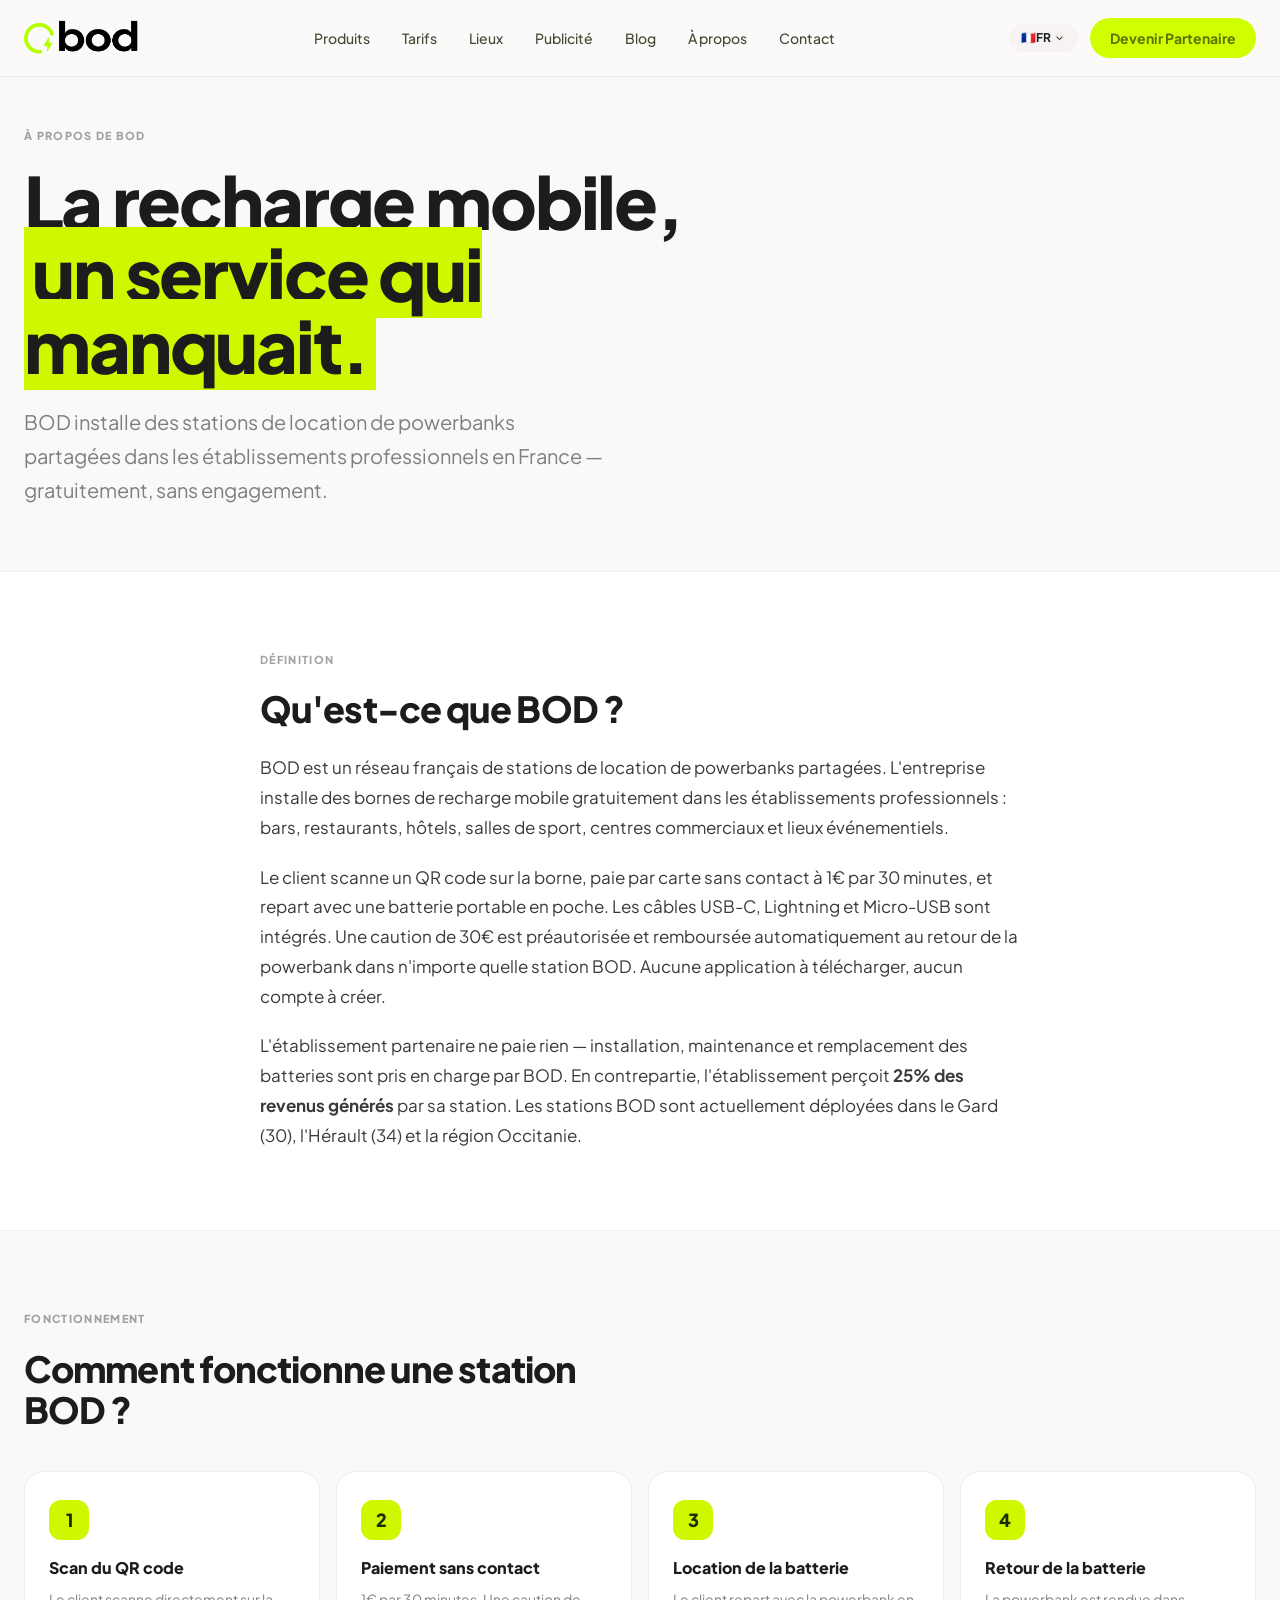
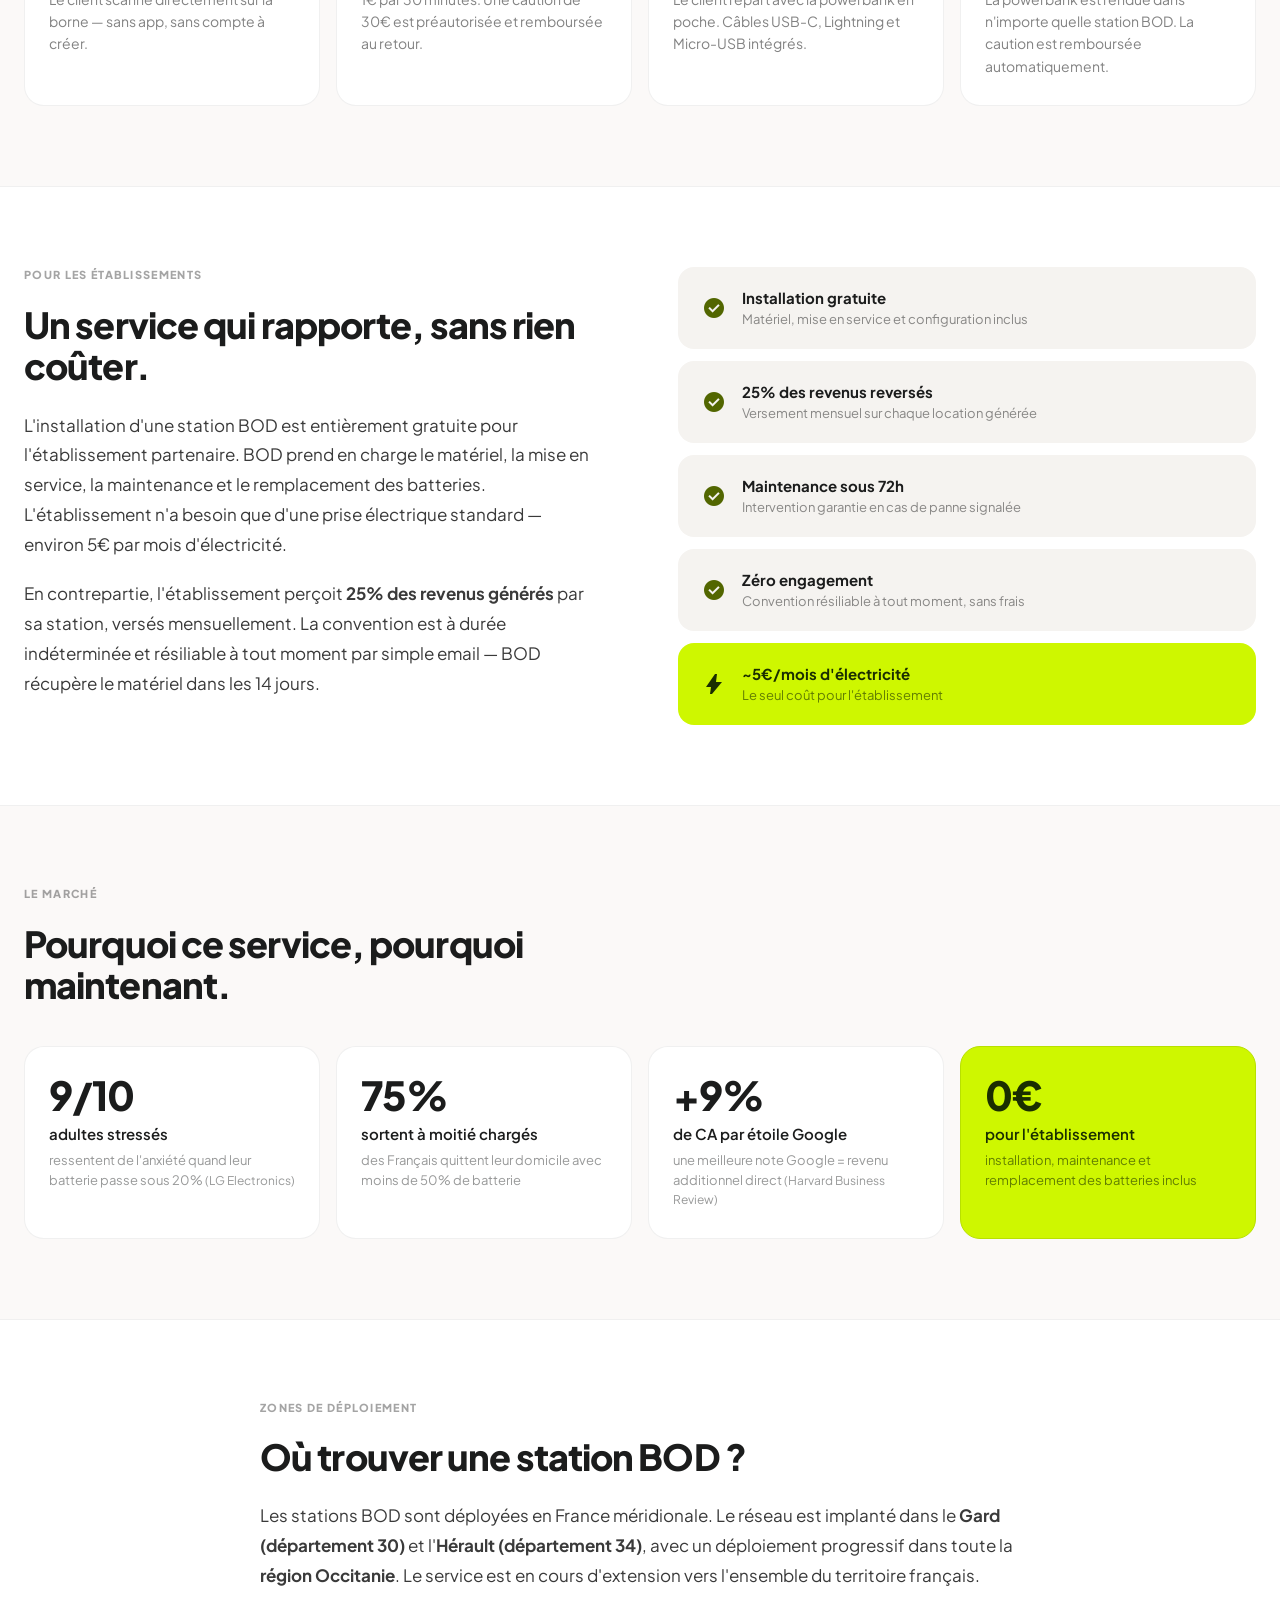
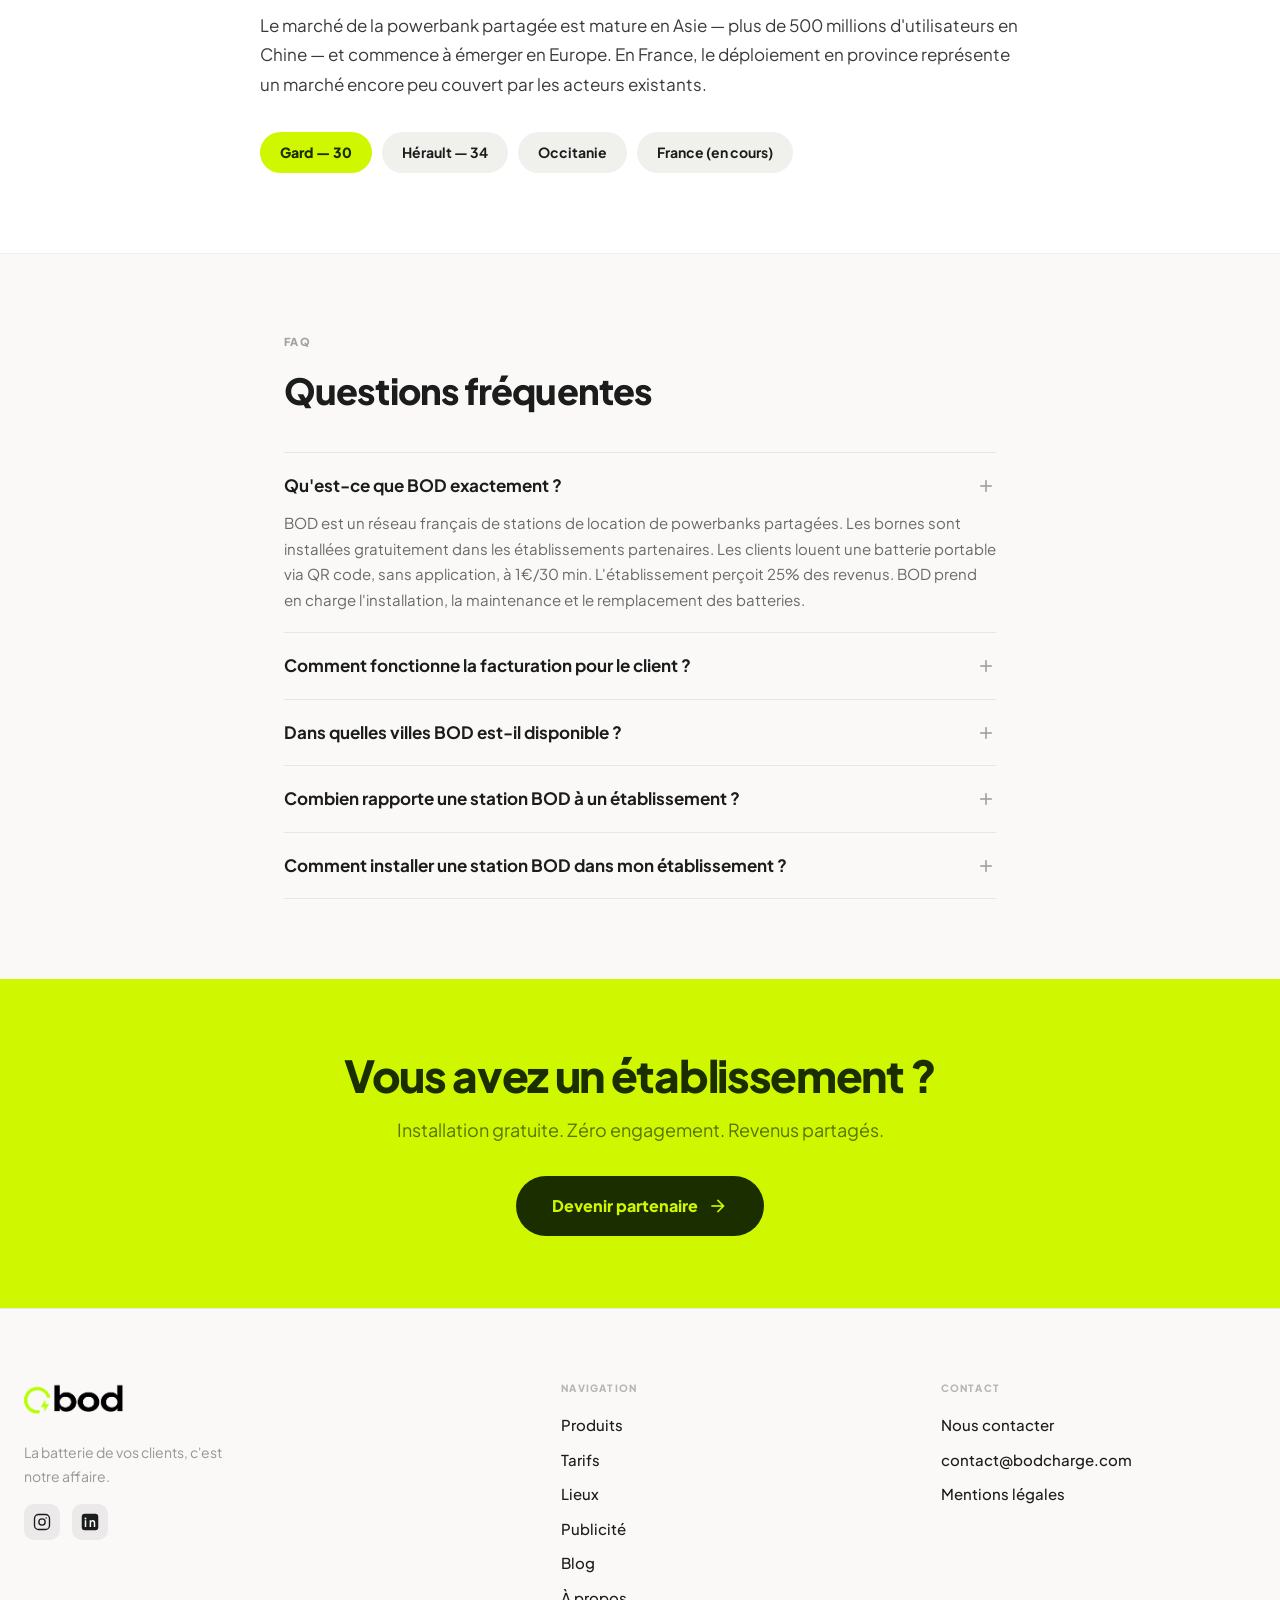
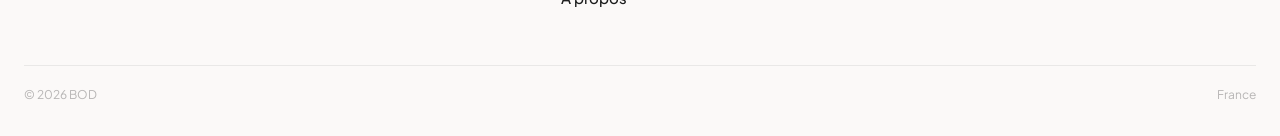
==== commit b87751ae: "GEO : refonte page À propos + header nav + section homepage - a-propos.html : suppression section fo" ====
--- a/a-propos.html
+++ b/a-propos.html
@@ -174,6 +174,7 @@
       <a href="lieux.html" class="hover:text-on-surface transition-colors">Lieux</a>
       <a href="publicite.html" class="hover:text-on-surface transition-colors">Publicité</a>
       <a href="blog.html" class="hover:text-on-surface transition-colors">Blog</a>
+      <a href="a-propos.html" class="hover:text-on-surface transition-colors">À propos</a>
       <a href="contact.html" class="hover:text-on-surface transition-colors">Contact</a>
     </nav>
     <div class="flex items-center gap-3">
@@ -199,7 +200,8 @@
     <a href="lieux.html" style="display:flex;align-items:center;padding:14px 12px;font-size:16px;font-weight:600;color:#3a3a3a;border-radius:12px;text-decoration:none;margin-bottom:2px;">Lieux</a>
     <a href="contact.html" style="display:flex;align-items:center;padding:14px 12px;font-size:16px;font-weight:600;color:#3a3a3a;border-radius:12px;text-decoration:none;margin-bottom:2px;">Contact</a>
     <a href="publicite.html" style="display:flex;align-items:center;padding:14px 12px;font-size:16px;font-weight:600;color:#3a3a3a;border-radius:12px;text-decoration:none;margin-bottom:2px;">Publicité</a>
-    <a href="blog.html" style="display:flex;align-items:center;padding:14px 12px;font-size:16px;font-weight:600;color:#3a3a3a;border-radius:12px;text-decoration:none;margin-bottom:12px;">Blog</a>
+    <a href="blog.html" style="display:flex;align-items:center;padding:14px 12px;font-size:16px;font-weight:600;color:#3a3a3a;border-radius:12px;text-decoration:none;margin-bottom:2px;">Blog</a>
+    <a href="a-propos.html" style="display:flex;align-items:center;padding:14px 12px;font-size:16px;font-weight:600;color:#3a3a3a;border-radius:12px;text-decoration:none;margin-bottom:12px;">À propos</a>
     <a href="partenaire.html" style="display:flex;align-items:center;justify-content:center;padding:15px;background:#cef700;color:#1a2e00;border-radius:100px;font-size:15px;font-weight:700;text-decoration:none;">Devenir Partenaire</a>
   </div>
 </div>
@@ -214,7 +216,7 @@
         La recharge mobile,<br><span style="background:#cef700;padding:0 8px;">un service qui manquait.</span>
       </h1>
       <p class="animate-fade-up-delay-2" style="font-size:1.25rem;line-height:1.7;color:rgba(27,28,28,0.55);max-width:580px;">
-        En Asie, les powerbanks partagées sont partout. En France, le marché est vierge — surtout hors Paris. BOD est là pour changer ça.
+        BOD installe des stations de location de powerbanks partagées dans les établissements professionnels en France — gratuitement, sans engagement.
       </p>
     </div>
   </section>
@@ -228,11 +230,92 @@
         BOD est un réseau français de stations de location de powerbanks partagées. L'entreprise installe des bornes de recharge mobile gratuitement dans les établissements professionnels : bars, restaurants, hôtels, salles de sport, centres commerciaux et lieux événementiels.
       </p>
       <p style="font-size:1.0625rem;line-height:1.75;color:#3a3a3a;margin-bottom:20px;">
-        Le fonctionnement est simple : le client scanne un QR code sur la borne, paie par carte sans contact à 1€ par 30 minutes, et repart avec une batterie portable en poche. Les câbles USB-C, Lightning et Micro-USB sont intégrés. Une caution de 30€ est préautorisée et remboursée automatiquement au retour de la powerbank dans n'importe quelle station BOD. Aucune application à télécharger, aucun compte à créer.
+        Le client scanne un QR code sur la borne, paie par carte sans contact à 1€ par 30 minutes, et repart avec une batterie portable en poche. Les câbles USB-C, Lightning et Micro-USB sont intégrés. Une caution de 30€ est préautorisée et remboursée automatiquement au retour de la powerbank dans n'importe quelle station BOD. Aucune application à télécharger, aucun compte à créer.
       </p>
       <p style="font-size:1.0625rem;line-height:1.75;color:#3a3a3a;">
-        L'établissement partenaire ne paie rien — installation, maintenance et remplacement des batteries sont pris en charge par BOD. En contrepartie, l'établissement perçoit <strong>25% des revenus générés</strong> par sa station. BOD est fondé en 2026 par Alexis Astier à Nîmes, et déploie ses premières stations dans le Gard, l'Hérault et la région Occitanie — un marché aujourd'hui sans acteur établi.
-      </p>
+        L'établissement partenaire ne paie rien — installation, maintenance et remplacement des batteries sont pris en charge par BOD. En contrepartie, l'établissement perçoit <strong>25% des revenus générés</strong> par sa station. Les stations BOD sont actuellement déployées dans le Gard (30), l'Hérault (34) et la région Occitanie.
+      </p>
+    </div>
+  </section>
+
+  <!-- COMMENT ÇA MARCHE -->
+  <section style="max-width:1280px;margin:0 auto;padding:clamp(48px,8vw,80px) 24px;">
+    <div style="font-size:.6875rem;font-weight:900;text-transform:uppercase;letter-spacing:.12em;color:rgba(27,28,28,0.4);margin-bottom:20px;">Fonctionnement</div>
+    <h2 style="font-size:clamp(1.5rem,3.5vw,2.25rem);font-weight:900;letter-spacing:-.025em;color:#1b1c1c;margin-bottom:40px;line-height:1.15;max-width:560px;">Comment fonctionne une station BOD ?</h2>
+    <div style="display:grid;grid-template-columns:repeat(auto-fit,minmax(200px,1fr));gap:16px;">
+      <div style="background:#fff;border-radius:20px;padding:28px 24px;border:1px solid rgba(0,0,0,0.06);">
+        <div style="width:40px;height:40px;background:#cef700;border-radius:12px;display:flex;align-items:center;justify-content:center;font-size:1.125rem;font-weight:900;color:#1a2e00;margin-bottom:16px;">1</div>
+        <h3 style="font-size:1rem;font-weight:800;color:#1b1c1c;margin-bottom:8px;">Scan du QR code</h3>
+        <p style="font-size:.875rem;line-height:1.6;color:rgba(27,28,28,0.55);margin:0;">Le client scanne directement sur la borne — sans app, sans compte à créer.</p>
+      </div>
+      <div style="background:#fff;border-radius:20px;padding:28px 24px;border:1px solid rgba(0,0,0,0.06);">
+        <div style="width:40px;height:40px;background:#cef700;border-radius:12px;display:flex;align-items:center;justify-content:center;font-size:1.125rem;font-weight:900;color:#1a2e00;margin-bottom:16px;">2</div>
+        <h3 style="font-size:1rem;font-weight:800;color:#1b1c1c;margin-bottom:8px;">Paiement sans contact</h3>
+        <p style="font-size:.875rem;line-height:1.6;color:rgba(27,28,28,0.55);margin:0;">1€ par 30 minutes. Une caution de 30€ est préautorisée et remboursée au retour.</p>
+      </div>
+      <div style="background:#fff;border-radius:20px;padding:28px 24px;border:1px solid rgba(0,0,0,0.06);">
+        <div style="width:40px;height:40px;background:#cef700;border-radius:12px;display:flex;align-items:center;justify-content:center;font-size:1.125rem;font-weight:900;color:#1a2e00;margin-bottom:16px;">3</div>
+        <h3 style="font-size:1rem;font-weight:800;color:#1b1c1c;margin-bottom:8px;">Location de la batterie</h3>
+        <p style="font-size:.875rem;line-height:1.6;color:rgba(27,28,28,0.55);margin:0;">Le client repart avec la powerbank en poche. Câbles USB-C, Lightning et Micro-USB intégrés.</p>
+      </div>
+      <div style="background:#fff;border-radius:20px;padding:28px 24px;border:1px solid rgba(0,0,0,0.06);">
+        <div style="width:40px;height:40px;background:#cef700;border-radius:12px;display:flex;align-items:center;justify-content:center;font-size:1.125rem;font-weight:900;color:#1a2e00;margin-bottom:16px;">4</div>
+        <h3 style="font-size:1rem;font-weight:800;color:#1b1c1c;margin-bottom:8px;">Retour de la batterie</h3>
+        <p style="font-size:.875rem;line-height:1.6;color:rgba(27,28,28,0.55);margin:0;">La powerbank est rendue dans n'importe quelle station BOD. La caution est remboursée automatiquement.</p>
+      </div>
+    </div>
+  </section>
+
+  <!-- MODÈLE ÉCONOMIQUE ÉTABLISSEMENTS -->
+  <section style="background:#fff;border-top:1px solid rgba(0,0,0,0.06);border-bottom:1px solid rgba(0,0,0,0.06);padding:clamp(48px,8vw,80px) 24px;">
+    <div style="max-width:1280px;margin:0 auto;display:grid;grid-template-columns:1fr 1fr;gap:clamp(32px,6vw,80px);align-items:start;">
+      <div>
+        <div style="font-size:.6875rem;font-weight:900;text-transform:uppercase;letter-spacing:.12em;color:rgba(27,28,28,0.4);margin-bottom:20px;">Pour les établissements</div>
+        <h2 style="font-size:clamp(1.5rem,3.5vw,2.25rem);font-weight:900;letter-spacing:-.025em;color:#1b1c1c;margin-bottom:24px;line-height:1.15;">Un service qui rapporte, sans rien coûter.</h2>
+        <p style="font-size:1.0625rem;line-height:1.75;color:#3a3a3a;margin-bottom:20px;">
+          L'installation d'une station BOD est entièrement gratuite pour l'établissement partenaire. BOD prend en charge le matériel, la mise en service, la maintenance et le remplacement des batteries. L'établissement n'a besoin que d'une prise électrique standard — environ 5€ par mois d'électricité.
+        </p>
+        <p style="font-size:1.0625rem;line-height:1.75;color:#3a3a3a;">
+          En contrepartie, l'établissement perçoit <strong>25% des revenus générés</strong> par sa station, versés mensuellement. La convention est à durée indéterminée et résiliable à tout moment par simple email — BOD récupère le matériel dans les 14 jours.
+        </p>
+      </div>
+      <div style="display:flex;flex-direction:column;gap:12px;">
+        <div style="display:flex;align-items:center;gap:16px;background:#f5f3f0;border-radius:16px;padding:20px 24px;">
+          <span class="material-symbols-outlined" style="font-size:24px;color:#526600;flex-shrink:0;font-variation-settings:'FILL' 1;">check_circle</span>
+          <div>
+            <div style="font-weight:700;font-size:.9375rem;color:#1b1c1c;">Installation gratuite</div>
+            <div style="font-size:.8125rem;color:rgba(27,28,28,0.5);">Matériel, mise en service et configuration inclus</div>
+          </div>
+        </div>
+        <div style="display:flex;align-items:center;gap:16px;background:#f5f3f0;border-radius:16px;padding:20px 24px;">
+          <span class="material-symbols-outlined" style="font-size:24px;color:#526600;flex-shrink:0;font-variation-settings:'FILL' 1;">check_circle</span>
+          <div>
+            <div style="font-weight:700;font-size:.9375rem;color:#1b1c1c;">25% des revenus reversés</div>
+            <div style="font-size:.8125rem;color:rgba(27,28,28,0.5);">Versement mensuel sur chaque location générée</div>
+          </div>
+        </div>
+        <div style="display:flex;align-items:center;gap:16px;background:#f5f3f0;border-radius:16px;padding:20px 24px;">
+          <span class="material-symbols-outlined" style="font-size:24px;color:#526600;flex-shrink:0;font-variation-settings:'FILL' 1;">check_circle</span>
+          <div>
+            <div style="font-weight:700;font-size:.9375rem;color:#1b1c1c;">Maintenance sous 72h</div>
+            <div style="font-size:.8125rem;color:rgba(27,28,28,0.5);">Intervention garantie en cas de panne signalée</div>
+          </div>
+        </div>
+        <div style="display:flex;align-items:center;gap:16px;background:#f5f3f0;border-radius:16px;padding:20px 24px;">
+          <span class="material-symbols-outlined" style="font-size:24px;color:#526600;flex-shrink:0;font-variation-settings:'FILL' 1;">check_circle</span>
+          <div>
+            <div style="font-weight:700;font-size:.9375rem;color:#1b1c1c;">Zéro engagement</div>
+            <div style="font-size:.8125rem;color:rgba(27,28,28,0.5);">Convention résiliable à tout moment, sans frais</div>
+          </div>
+        </div>
+        <div style="display:flex;align-items:center;gap:16px;background:#cef700;border-radius:16px;padding:20px 24px;">
+          <span class="material-symbols-outlined" style="font-size:24px;color:#1a2e00;flex-shrink:0;font-variation-settings:'FILL' 1;">bolt</span>
+          <div>
+            <div style="font-weight:700;font-size:.9375rem;color:#1a2e00;">~5€/mois d'électricité</div>
+            <div style="font-size:.8125rem;color:rgba(26,46,0,0.6);">Le seul coût pour l'établissement</div>
+          </div>
+        </div>
+      </div>
     </div>
   </section>
 
@@ -254,7 +337,7 @@
       <div class="stat-card">
         <div style="font-size:2.5rem;font-weight:900;color:#1b1c1c;letter-spacing:-.03em;line-height:1;margin-bottom:8px;">+9%</div>
         <div style="font-size:.9375rem;font-weight:600;color:#1b1c1c;margin-bottom:6px;">de CA par étoile Google</div>
-        <div style="font-size:.8125rem;color:rgba(27,28,28,0.45);line-height:1.5;">une note Google plus haute = revenu additionnel direct <span style="font-size:.75rem;">(Harvard Business Review)</span></div>
+        <div style="font-size:.8125rem;color:rgba(27,28,28,0.45);line-height:1.5;">une meilleure note Google = revenu additionnel direct <span style="font-size:.75rem;">(Harvard Business Review)</span></div>
       </div>
       <div class="stat-card" style="background:#cef700;border-color:#b8e000;">
         <div style="font-size:2.5rem;font-weight:900;color:#1a2e00;letter-spacing:-.03em;line-height:1;margin-bottom:8px;">0€</div>
@@ -264,99 +347,22 @@
     </div>
   </section>
 
-  <!-- FONDATEUR -->
+  <!-- ZONES DE DÉPLOIEMENT -->
   <section style="background:#fff;border-top:1px solid rgba(0,0,0,0.06);border-bottom:1px solid rgba(0,0,0,0.06);padding:clamp(48px,8vw,80px) 24px;">
     <div style="max-width:760px;margin:0 auto;">
-      <div style="font-size:.6875rem;font-weight:900;text-transform:uppercase;letter-spacing:.12em;color:rgba(27,28,28,0.4);margin-bottom:20px;">Le fondateur</div>
-      <div style="display:flex;align-items:flex-start;gap:24px;flex-wrap:wrap;">
-        <div style="flex:1;min-width:280px;">
-          <h2 style="font-size:clamp(1.5rem,3.5vw,2.25rem);font-weight:900;letter-spacing:-.025em;color:#1b1c1c;margin-bottom:20px;line-height:1.15;">Alexis Astier</h2>
-          <p style="font-size:1.0625rem;line-height:1.75;color:#3a3a3a;margin-bottom:16px;">
-            Entrepreneur basé à Nîmes (Gard), Alexis Astier lance BOD en 2026 après avoir observé l'omniprésence des powerbanks partagées en Asie — et leur quasi-absence en France hors grandes métropoles.
-          </p>
-          <p style="font-size:1.0625rem;line-height:1.75;color:#3a3a3a;margin-bottom:24px;">
-            Le constat est simple : le problème de la batterie vide existe partout, la solution existe en Asie, le marché provincial français est vierge. BOD est construit pour être le premier à s'y installer durablement.
-          </p>
-          <a href="https://www.linkedin.com/in/alexis-astier" target="_blank" rel="noopener" style="display:inline-flex;align-items:center;gap:8px;background:#0a66c2;color:#fff;padding:10px 20px;border-radius:100px;font-size:.875rem;font-weight:700;text-decoration:none;">
-            <svg width="16" height="16" viewBox="0 0 24 24" fill="white"><rect x="1" y="1" width="22" height="22" rx="4" fill="white" fill-opacity="0"/><path d="M7 9.5H5v9h2v-9ZM6 8.5a1.25 1.25 0 1 0 0-2.5 1.25 1.25 0 0 0 0 2.5ZM19 13.2c0-2.5-1.1-4-3.2-4-1.1 0-2 .6-2.3 1.5V9.5h-2v9h2v-5c0-1.3.6-2.2 1.8-2.2 1.1 0 1.7.8 1.7 2.2v5H19v-5.3Z" fill="white"/></svg>
-            Alexis Astier sur LinkedIn
-          </a>
-        </div>
-        <div style="background:#f5f3f0;border-radius:20px;padding:28px 24px;min-width:240px;">
-          <div style="font-size:.75rem;font-weight:900;text-transform:uppercase;letter-spacing:.1em;color:rgba(27,28,28,0.35);margin-bottom:16px;">En bref</div>
-          <div style="display:flex;flex-direction:column;gap:12px;">
-            <div>
-              <div style="font-size:.75rem;font-weight:700;text-transform:uppercase;letter-spacing:.08em;color:rgba(27,28,28,0.4);margin-bottom:2px;">Rôle</div>
-              <div style="font-size:.9375rem;font-weight:600;color:#1b1c1c;">Fondateur & CEO</div>
-            </div>
-            <div>
-              <div style="font-size:.75rem;font-weight:700;text-transform:uppercase;letter-spacing:.08em;color:rgba(27,28,28,0.4);margin-bottom:2px;">Localisation</div>
-              <div style="font-size:.9375rem;font-weight:600;color:#1b1c1c;">Nîmes, Gard (30)</div>
-            </div>
-            <div>
-              <div style="font-size:.75rem;font-weight:700;text-transform:uppercase;letter-spacing:.08em;color:rgba(27,28,28,0.4);margin-bottom:2px;">Fondation</div>
-              <div style="font-size:.9375rem;font-weight:600;color:#1b1c1c;">2026</div>
-            </div>
-            <div>
-              <div style="font-size:.75rem;font-weight:700;text-transform:uppercase;letter-spacing:.08em;color:rgba(27,28,28,0.4);margin-bottom:2px;">SIRET</div>
-              <div style="font-size:.9375rem;font-weight:600;color:#1b1c1c;">943 992 404 00013</div>
-            </div>
-          </div>
-        </div>
-      </div>
-    </div>
-  </section>
-
-  <!-- ZONE GÉOGRAPHIQUE & AMBITION -->
-  <section style="max-width:1280px;margin:0 auto;padding:clamp(48px,8vw,80px) 24px;">
-    <div style="max-width:760px;">
-      <div style="font-size:.6875rem;font-weight:900;text-transform:uppercase;letter-spacing:.12em;color:rgba(27,28,28,0.4);margin-bottom:20px;">Déploiement</div>
-      <h2 style="font-size:clamp(1.5rem,3.5vw,2.25rem);font-weight:900;letter-spacing:-.025em;color:#1b1c1c;margin-bottom:24px;line-height:1.15;">La province d'abord.</h2>
-      <p style="font-size:1.0625rem;line-height:1.75;color:#3a3a3a;margin-bottom:16px;">
-        La stratégie de BOD est délibérément construite autour de la province française. Paris est saturé par les grandes enseignes internationales. Le Gard, l'Hérault, l'Occitanie — ces marchés sont vierges. Les établissements qui s'équipent en 2026 ont un avantage de pionnier.
+      <div style="font-size:.6875rem;font-weight:900;text-transform:uppercase;letter-spacing:.12em;color:rgba(27,28,28,0.4);margin-bottom:20px;">Zones de déploiement</div>
+      <h2 style="font-size:clamp(1.5rem,3.5vw,2.25rem);font-weight:900;letter-spacing:-.025em;color:#1b1c1c;margin-bottom:24px;line-height:1.15;">Où trouver une station BOD ?</h2>
+      <p style="font-size:1.0625rem;line-height:1.75;color:#3a3a3a;margin-bottom:20px;">
+        Les stations BOD sont déployées en France méridionale. Le réseau est implanté dans le <strong>Gard (département 30)</strong> et l'<strong>Hérault (département 34)</strong>, avec un déploiement progressif dans toute la <strong>région Occitanie</strong>. Le service est en cours d'extension vers l'ensemble du territoire français.
       </p>
       <p style="font-size:1.0625rem;line-height:1.75;color:#3a3a3a;margin-bottom:32px;">
-        L'objectif à moyen terme : couvrir l'ensemble des villes moyennes de France avant que les acteurs parisiens ne s'y intéressent. Le modèle a été validé en Asie (Chine, Corée, Japon), s'installe en Europe du Nord — BOD prend position sur la France méridionale.
-      </p>
-      <div style="display:flex;flex-wrap:wrap;gap:12px;">
-        <div style="background:#cef700;color:#1a2e00;padding:10px 20px;border-radius:100px;font-size:.875rem;font-weight:800;">Phase 1 — Gard (30)</div>
-        <div style="background:#f0f0ec;color:#1b1c1c;padding:10px 20px;border-radius:100px;font-size:.875rem;font-weight:700;">Phase 2 — Hérault (34)</div>
-        <div style="background:#f0f0ec;color:#1b1c1c;padding:10px 20px;border-radius:100px;font-size:.875rem;font-weight:700;">Phase 3 — Occitanie</div>
-        <div style="background:#f0f0ec;color:#1b1c1c;padding:10px 20px;border-radius:100px;font-size:.875rem;font-weight:700;">Phase 4 — France entière</div>
-      </div>
-    </div>
-  </section>
-
-  <!-- CONCURRENTS / POSITIONNEMENT -->
-  <section style="background:#fff;border-top:1px solid rgba(0,0,0,0.06);border-bottom:1px solid rgba(0,0,0,0.06);padding:clamp(48px,8vw,80px) 24px;">
-    <div style="max-width:760px;margin:0 auto;">
-      <div style="font-size:.6875rem;font-weight:900;text-transform:uppercase;letter-spacing:.12em;color:rgba(27,28,28,0.4);margin-bottom:20px;">Marché & concurrents</div>
-      <h2 style="font-size:clamp(1.5rem,3.5vw,2.25rem);font-weight:900;letter-spacing:-.025em;color:#1b1c1c;margin-bottom:24px;line-height:1.15;">Un marché naissant en France.</h2>
-      <p style="font-size:1.0625rem;line-height:1.75;color:#3a3a3a;margin-bottom:24px;">
-        Le marché de la powerbank partagée est mature en Asie (plus de 500 millions d'utilisateurs en Chine). En Europe, il commence à émerger. En France, les acteurs présents se concentrent sur Paris et les grandes métropoles.
-      </p>
-      <div style="display:flex;flex-direction:column;gap:12px;margin-bottom:24px;">
-        <div style="display:flex;align-items:center;justify-content:space-between;padding:16px 20px;background:#f5f3f0;border-radius:14px;flex-wrap:wrap;gap:8px;">
-          <div>
-            <div style="font-weight:800;font-size:.9375rem;color:#1b1c1c;">Naki Power</div>
-            <div style="font-size:.8125rem;color:rgba(27,28,28,0.5);">Belgique · présent en France à Paris principalement</div>
-          </div>
-          <div style="font-size:.8125rem;font-weight:700;color:rgba(27,28,28,0.4);background:#e8e6e3;padding:4px 12px;border-radius:100px;">Concurrent principal</div>
-        </div>
-        <div style="display:flex;align-items:center;justify-content:space-between;padding:16px 20px;background:#f5f3f0;border-radius:14px;flex-wrap:wrap;gap:8px;">
-          <div>
-            <div style="font-weight:800;font-size:.9375rem;color:#1b1c1c;">MrCharge</div>
-            <div style="font-size:.8125rem;color:rgba(27,28,28,0.5);">Europe · franchise, peu déployé en France</div>
-          </div>
-          <div style="font-size:.8125rem;font-weight:700;color:rgba(27,28,28,0.4);background:#e8e6e3;padding:4px 12px;border-radius:100px;">Présence faible</div>
-        </div>
-        <div style="display:flex;align-items:center;justify-content:space-between;padding:16px 20px;background:#cef700;border-radius:14px;flex-wrap:wrap;gap:8px;">
-          <div>
-            <div style="font-weight:800;font-size:.9375rem;color:#1a2e00;">BOD</div>
-            <div style="font-size:.8125rem;color:rgba(26,46,0,0.6);">France · focus province · Gard / Occitanie en premier</div>
-          </div>
-          <div style="font-size:.8125rem;font-weight:700;color:#1a2e00;background:rgba(26,46,0,0.12);padding:4px 12px;border-radius:100px;">First mover province</div>
-        </div>
+        Le marché de la powerbank partagée est mature en Asie — plus de 500 millions d'utilisateurs en Chine — et commence à émerger en Europe. En France, le déploiement en province représente un marché encore peu couvert par les acteurs existants.
+      </p>
+      <div style="display:flex;flex-wrap:wrap;gap:10px;">
+        <div style="background:#cef700;color:#1a2e00;padding:10px 20px;border-radius:100px;font-size:.875rem;font-weight:800;">Gard — 30</div>
+        <div style="background:#f0f0ec;color:#1b1c1c;padding:10px 20px;border-radius:100px;font-size:.875rem;font-weight:700;">Hérault — 34</div>
+        <div style="background:#f0f0ec;color:#1b1c1c;padding:10px 20px;border-radius:100px;font-size:.875rem;font-weight:700;">Occitanie</div>
+        <div style="background:#f0f0ec;color:#1b1c1c;padding:10px 20px;border-radius:100px;font-size:.875rem;font-weight:700;">France (en cours)</div>
       </div>
     </div>
   </section>
@@ -378,10 +384,10 @@
 
       <details style="border-top:1px solid rgba(0,0,0,0.08);padding:20px 0;">
         <summary style="font-size:1.0625rem;font-weight:700;color:#1b1c1c;cursor:pointer;list-style:none;display:flex;justify-content:space-between;align-items:center;gap:16px;">
-          Qui a fondé BOD et pourquoi ?
+          Comment fonctionne la facturation pour le client ?
           <span class="material-symbols-outlined" style="font-size:20px;color:rgba(27,28,28,0.4);flex-shrink:0;">add</span>
         </summary>
-        <p style="font-size:.9375rem;line-height:1.7;color:rgba(27,28,28,0.65);margin-top:12px;margin-bottom:0;">BOD a été fondé en 2026 par Alexis Astier, entrepreneur basé à Nîmes. Constatant l'omniprésence des powerbanks partagées en Asie et leur quasi-absence en province française, il a lancé BOD pour couvrir ce marché vierge en premier, en commençant par le Gard et l'Hérault.</p>
+        <p style="font-size:.9375rem;line-height:1.7;color:rgba(27,28,28,0.65);margin-top:12px;margin-bottom:0;">Le client paie 1€ par tranche de 30 minutes. Une caution de 30€ est préautorisée sur sa carte bancaire au moment de la location et remboursée automatiquement dès qu'il restitue la powerbank dans une station BOD. En cas de non-retour sous 48 heures, la caution est débitée.</p>
       </details>
 
       <details style="border-top:1px solid rgba(0,0,0,0.08);padding:20px 0;">
@@ -389,15 +395,15 @@
           Dans quelles villes BOD est-il disponible ?
           <span class="material-symbols-outlined" style="font-size:20px;color:rgba(27,28,28,0.4);flex-shrink:0;">add</span>
         </summary>
-        <p style="font-size:.9375rem;line-height:1.7;color:rgba(27,28,28,0.65);margin-top:12px;margin-bottom:0;">BOD déploie ses stations en priorité dans le Gard (30) et l'Hérault (34), puis dans toute la région Occitanie. La carte des lieux partenaires est disponible sur <a href="lieux.html" style="color:#526600;font-weight:600;">bodcharge.com/lieux</a>.</p>
+        <p style="font-size:.9375rem;line-height:1.7;color:rgba(27,28,28,0.65);margin-top:12px;margin-bottom:0;">BOD est actif dans le Gard (30) et l'Hérault (34), avec un déploiement en cours dans toute la région Occitanie. La carte des lieux partenaires est disponible sur <a href="lieux.html" style="color:#526600;font-weight:600;">bodcharge.com/lieux</a>.</p>
       </details>
 
       <details style="border-top:1px solid rgba(0,0,0,0.08);padding:20px 0;">
         <summary style="font-size:1.0625rem;font-weight:700;color:#1b1c1c;cursor:pointer;list-style:none;display:flex;justify-content:space-between;align-items:center;gap:16px;">
-          Quels sont les concurrents de BOD en France ?
+          Combien rapporte une station BOD à un établissement ?
           <span class="material-symbols-outlined" style="font-size:20px;color:rgba(27,28,28,0.4);flex-shrink:0;">add</span>
         </summary>
-        <p style="font-size:.9375rem;line-height:1.7;color:rgba(27,28,28,0.65);margin-top:12px;margin-bottom:0;">Le principal acteur est Naki Power (Belgique), présent en France principalement à Paris. MrCharge est une franchise européenne peu déployée. BOD se positionne comme le premier opérateur à couvrir systématiquement la province française — un marché sans acteur établi.</p>
+        <p style="font-size:.9375rem;line-height:1.7;color:rgba(27,28,28,0.65);margin-top:12px;margin-bottom:0;">L'établissement perçoit 25% des revenus générés par sa station, versés mensuellement. Le montant dépend du volume de locations. À titre indicatif, une station dans un bar fréquenté peut générer plusieurs centaines d'euros de revenus mensuels — dont 25% reviennent à l'établissement.</p>
       </details>
 
       <details style="border-top:1px solid rgba(0,0,0,0.08);border-bottom:1px solid rgba(0,0,0,0.08);padding:20px 0;">
@@ -405,7 +411,7 @@
           Comment installer une station BOD dans mon établissement ?
           <span class="material-symbols-outlined" style="font-size:20px;color:rgba(27,28,28,0.4);flex-shrink:0;">add</span>
         </summary>
-        <p style="font-size:.9375rem;line-height:1.7;color:rgba(27,28,28,0.65);margin-top:12px;margin-bottom:0;">Remplissez le formulaire sur <a href="partenaire.html" style="color:#526600;font-weight:600;">bodcharge.com/partenaire</a> ou écrivez à contact@bodcharge.com. L'installation est gratuite, sans engagement, et réalisée en moins de 30 minutes. Aucun travaux requis — il suffit d'une prise électrique standard.</p>
+        <p style="font-size:.9375rem;line-height:1.7;color:rgba(27,28,28,0.65);margin-top:12px;margin-bottom:0;">Remplissez le formulaire sur <a href="partenaire.html" style="color:#526600;font-weight:600;">bodcharge.com/partenaire</a> ou écrivez à contact@bodcharge.com. L'installation est gratuite, sans engagement, et réalisée en moins de 30 minutes. Aucun travaux requis — une prise électrique standard suffit.</p>
       </details>
 
     </div>
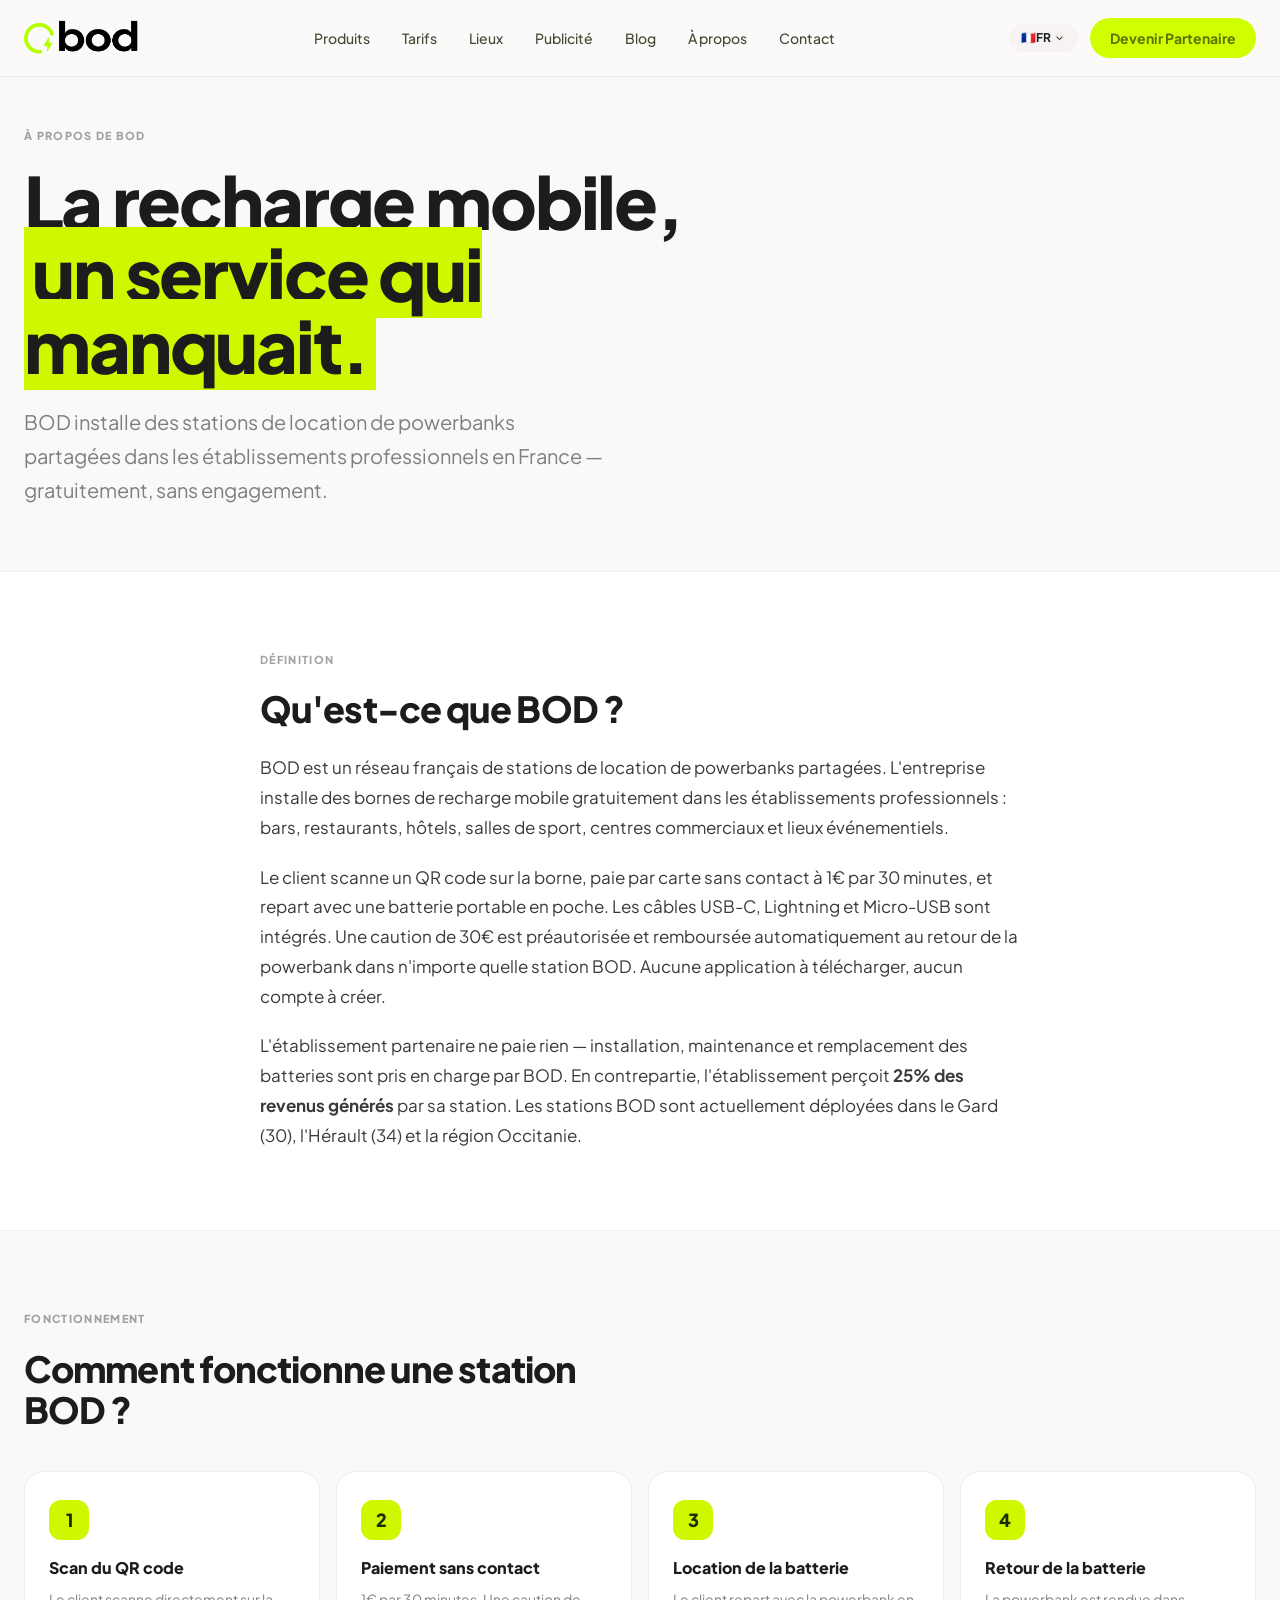
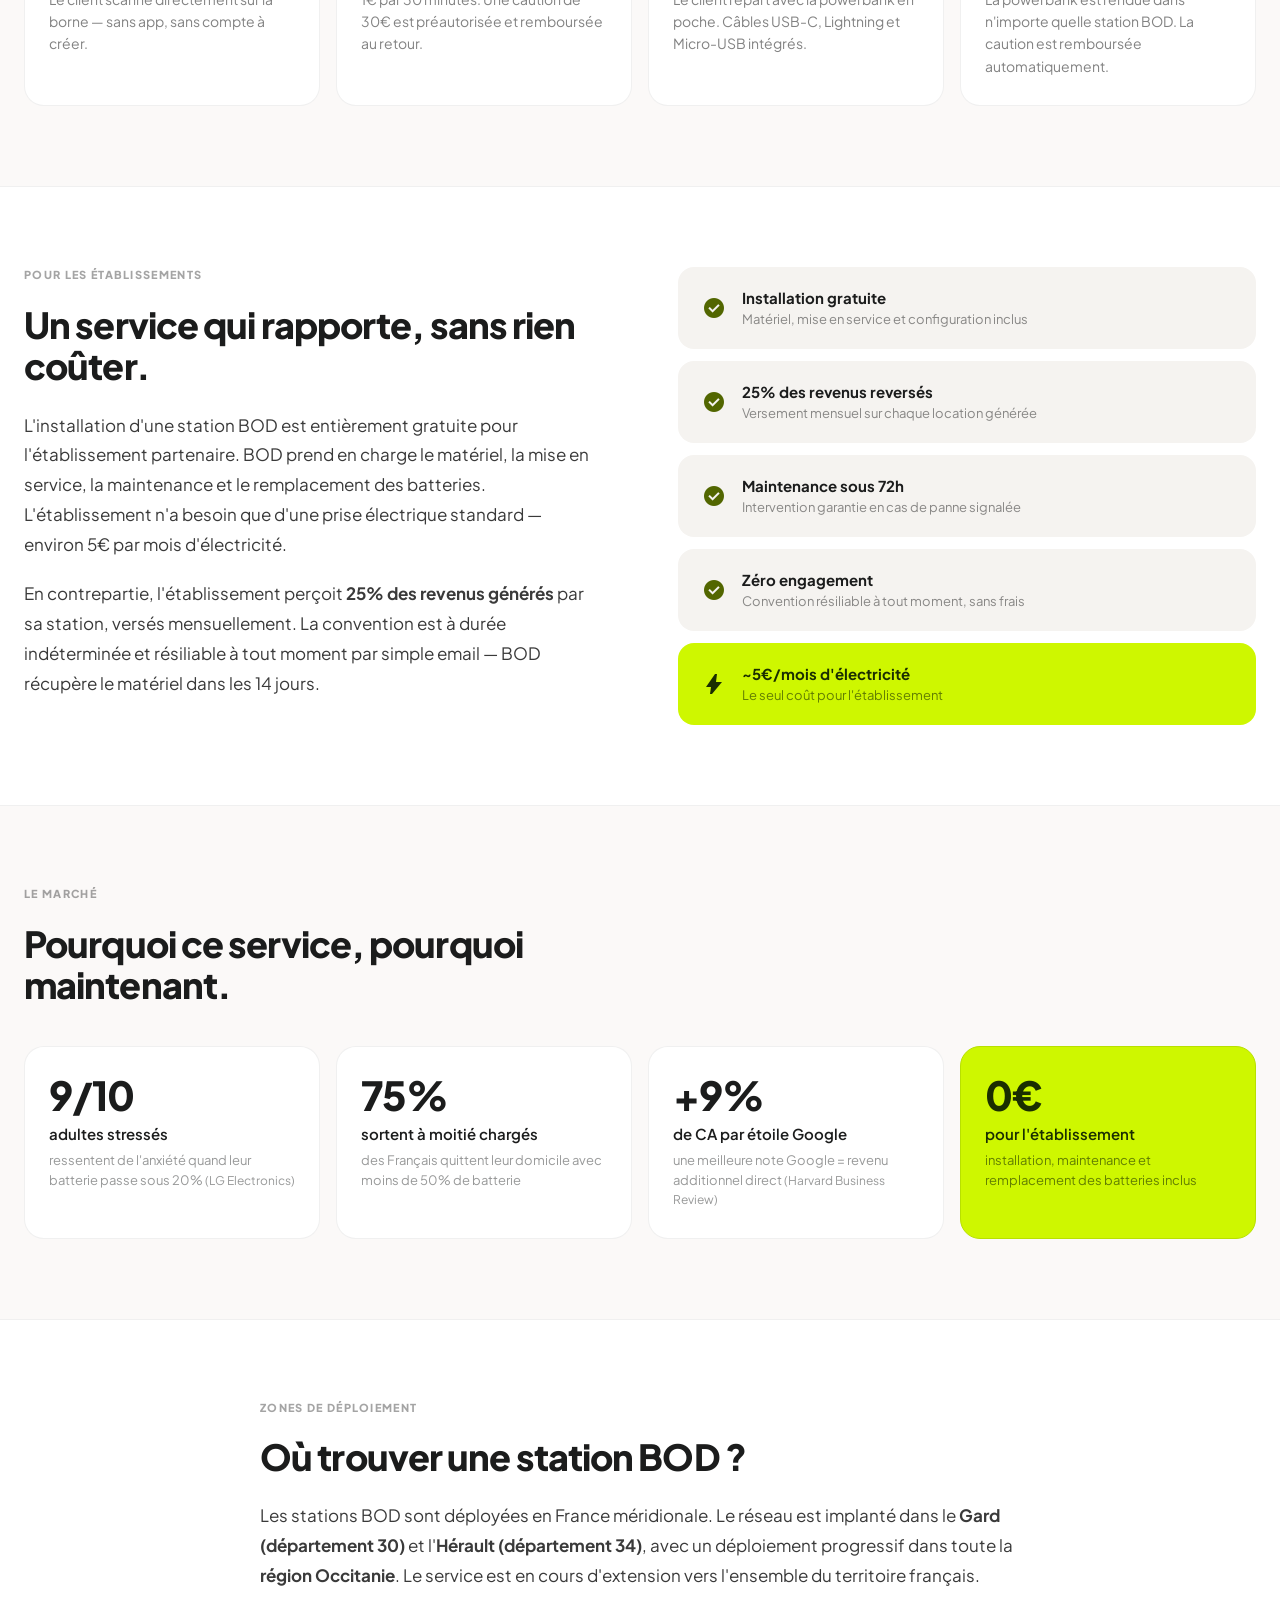
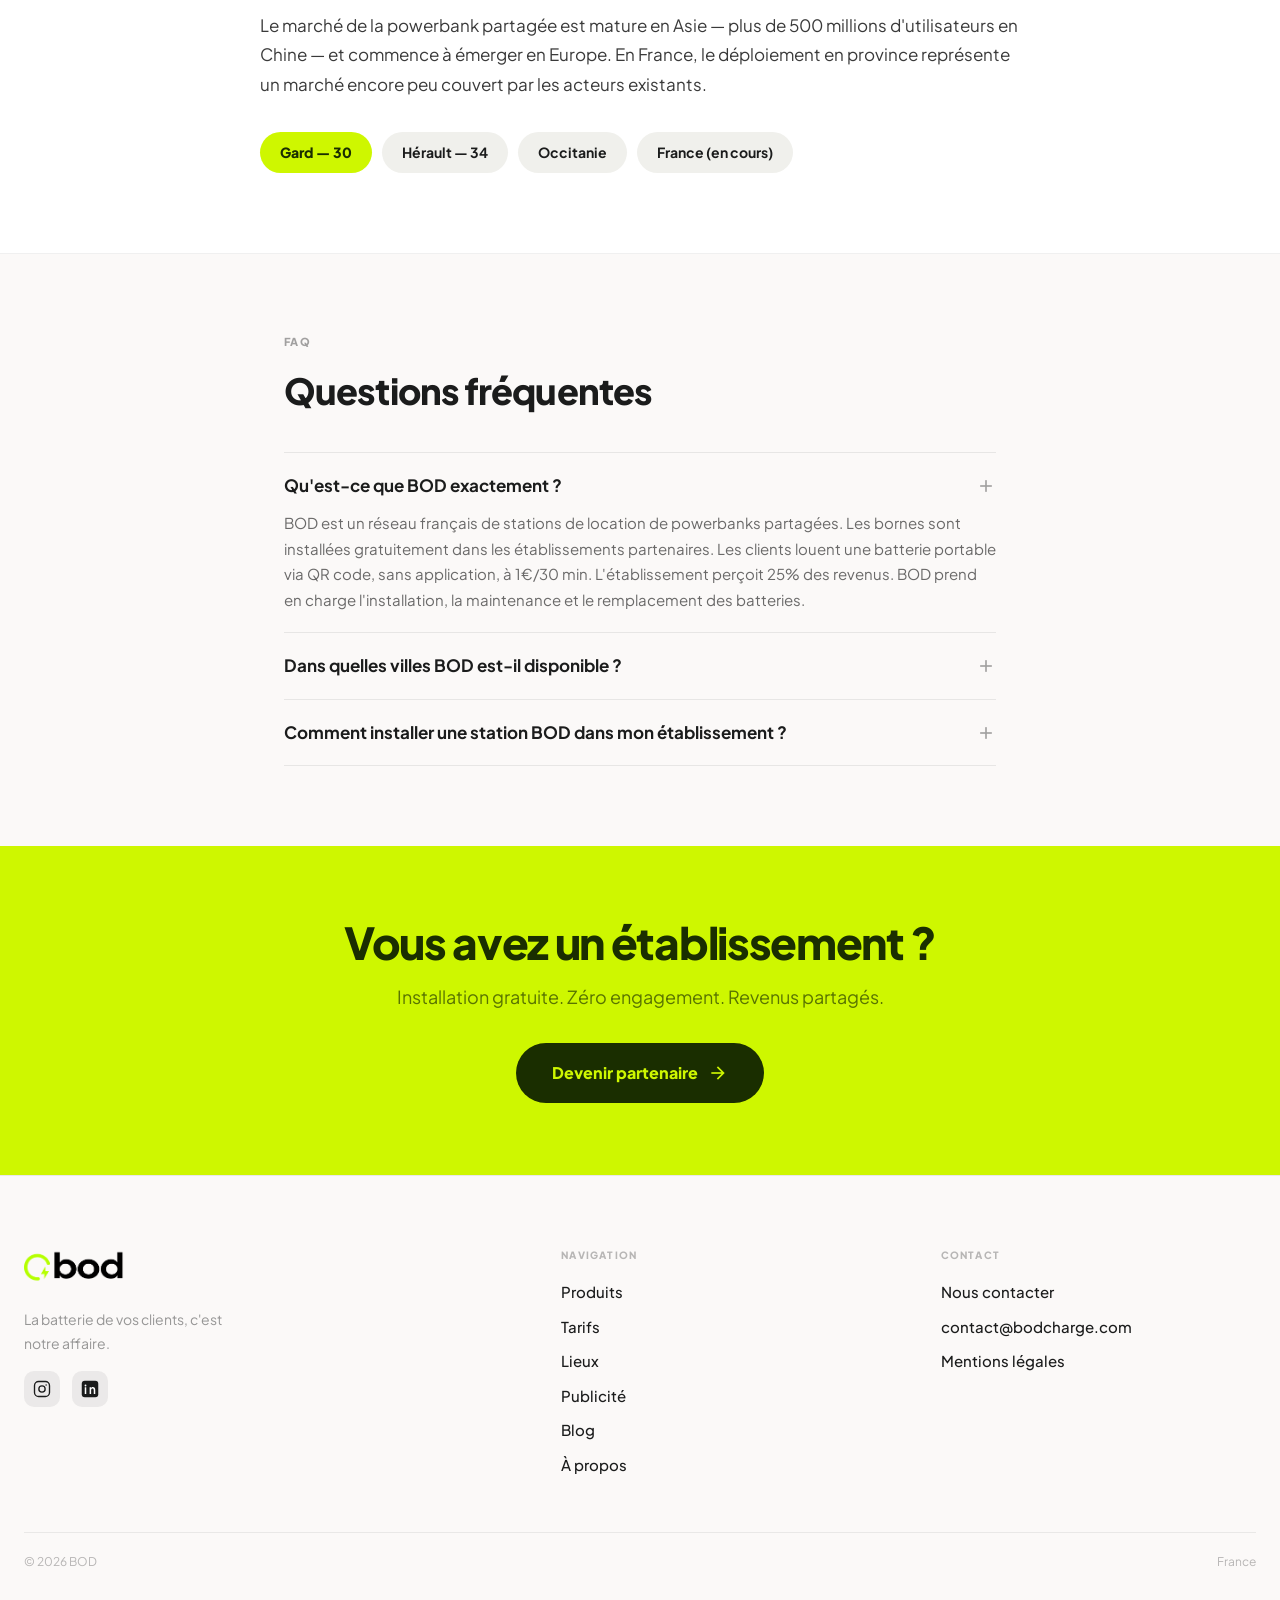
==== commit 27903fbc: "À propos : suppression FAQ 'Combien rapporte' et 'facturation client'" ====
--- a/a-propos.html
+++ b/a-propos.html
@@ -384,26 +384,10 @@
 
       <details style="border-top:1px solid rgba(0,0,0,0.08);padding:20px 0;">
         <summary style="font-size:1.0625rem;font-weight:700;color:#1b1c1c;cursor:pointer;list-style:none;display:flex;justify-content:space-between;align-items:center;gap:16px;">
-          Comment fonctionne la facturation pour le client ?
-          <span class="material-symbols-outlined" style="font-size:20px;color:rgba(27,28,28,0.4);flex-shrink:0;">add</span>
-        </summary>
-        <p style="font-size:.9375rem;line-height:1.7;color:rgba(27,28,28,0.65);margin-top:12px;margin-bottom:0;">Le client paie 1€ par tranche de 30 minutes. Une caution de 30€ est préautorisée sur sa carte bancaire au moment de la location et remboursée automatiquement dès qu'il restitue la powerbank dans une station BOD. En cas de non-retour sous 48 heures, la caution est débitée.</p>
-      </details>
-
-      <details style="border-top:1px solid rgba(0,0,0,0.08);padding:20px 0;">
-        <summary style="font-size:1.0625rem;font-weight:700;color:#1b1c1c;cursor:pointer;list-style:none;display:flex;justify-content:space-between;align-items:center;gap:16px;">
           Dans quelles villes BOD est-il disponible ?
           <span class="material-symbols-outlined" style="font-size:20px;color:rgba(27,28,28,0.4);flex-shrink:0;">add</span>
         </summary>
         <p style="font-size:.9375rem;line-height:1.7;color:rgba(27,28,28,0.65);margin-top:12px;margin-bottom:0;">BOD est actif dans le Gard (30) et l'Hérault (34), avec un déploiement en cours dans toute la région Occitanie. La carte des lieux partenaires est disponible sur <a href="lieux.html" style="color:#526600;font-weight:600;">bodcharge.com/lieux</a>.</p>
-      </details>
-
-      <details style="border-top:1px solid rgba(0,0,0,0.08);padding:20px 0;">
-        <summary style="font-size:1.0625rem;font-weight:700;color:#1b1c1c;cursor:pointer;list-style:none;display:flex;justify-content:space-between;align-items:center;gap:16px;">
-          Combien rapporte une station BOD à un établissement ?
-          <span class="material-symbols-outlined" style="font-size:20px;color:rgba(27,28,28,0.4);flex-shrink:0;">add</span>
-        </summary>
-        <p style="font-size:.9375rem;line-height:1.7;color:rgba(27,28,28,0.65);margin-top:12px;margin-bottom:0;">L'établissement perçoit 25% des revenus générés par sa station, versés mensuellement. Le montant dépend du volume de locations. À titre indicatif, une station dans un bar fréquenté peut générer plusieurs centaines d'euros de revenus mensuels — dont 25% reviennent à l'établissement.</p>
       </details>
 
       <details style="border-top:1px solid rgba(0,0,0,0.08);border-bottom:1px solid rgba(0,0,0,0.08);padding:20px 0;">
